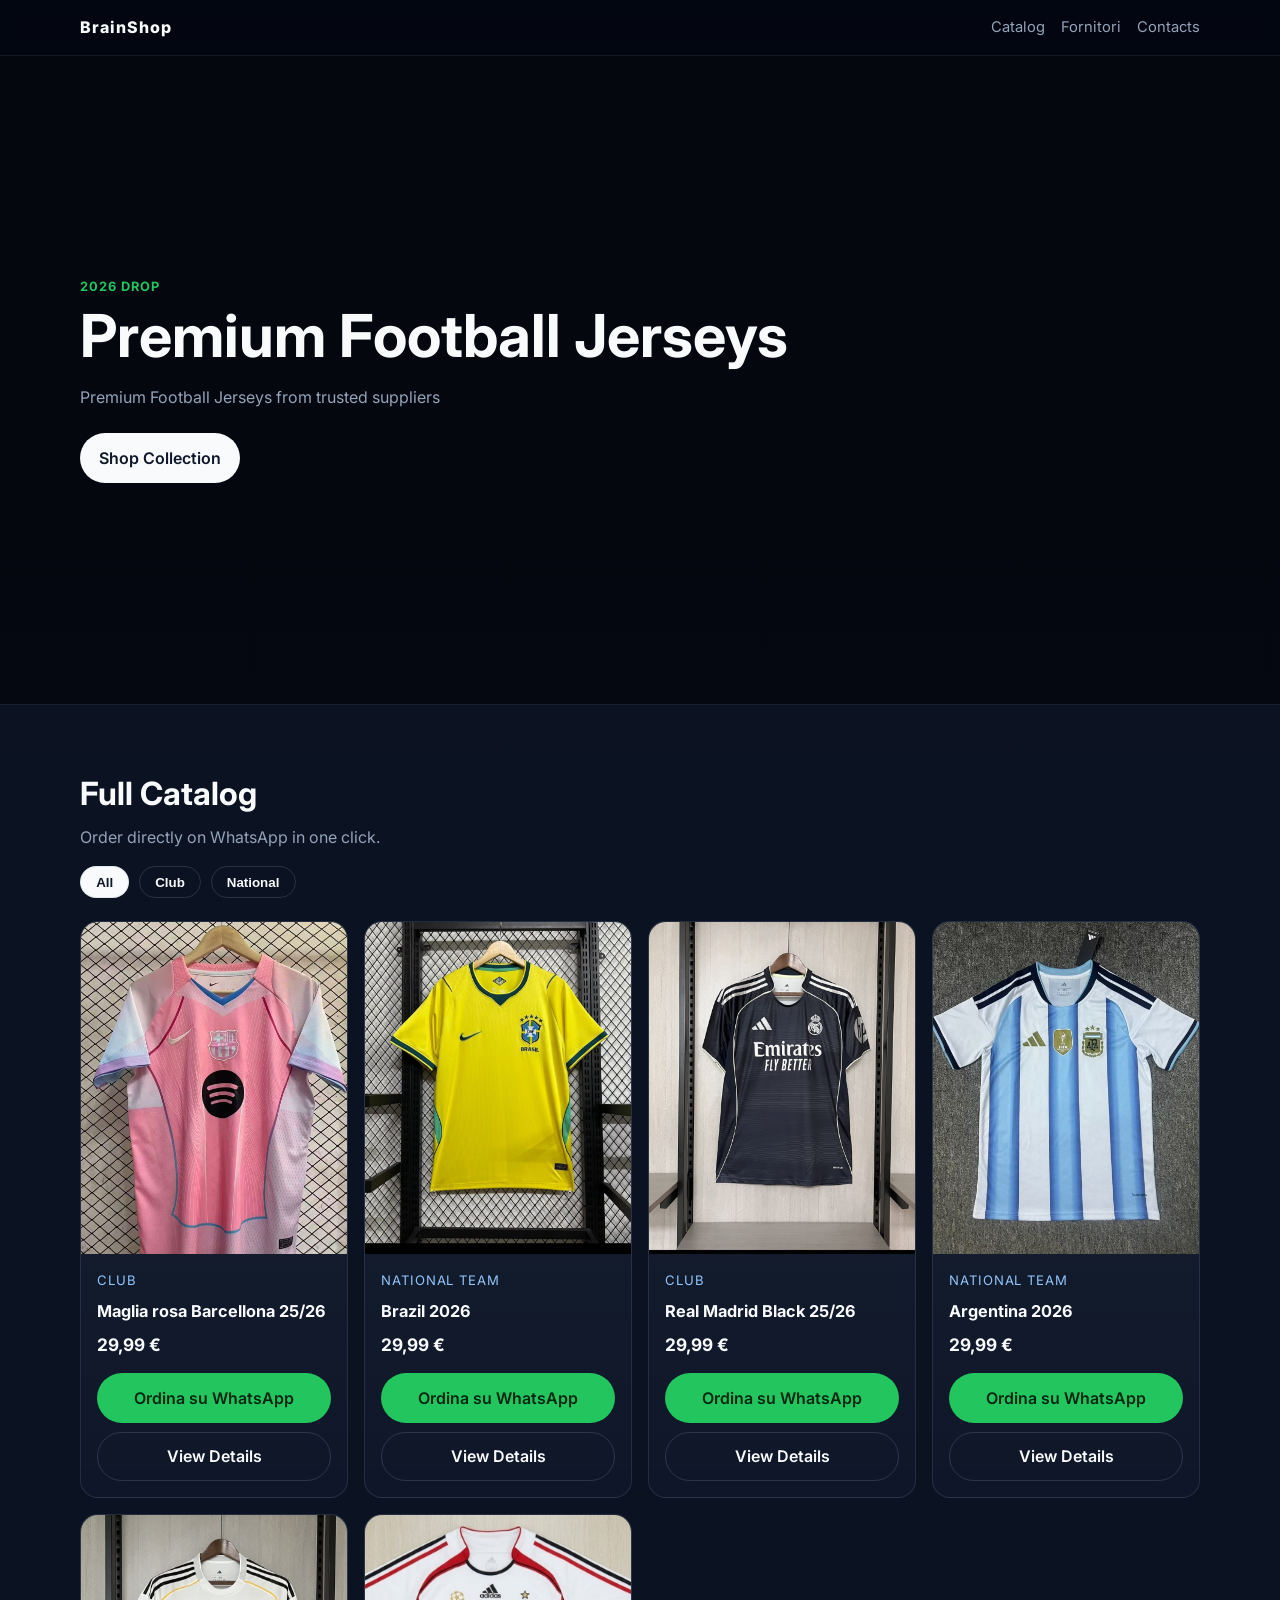
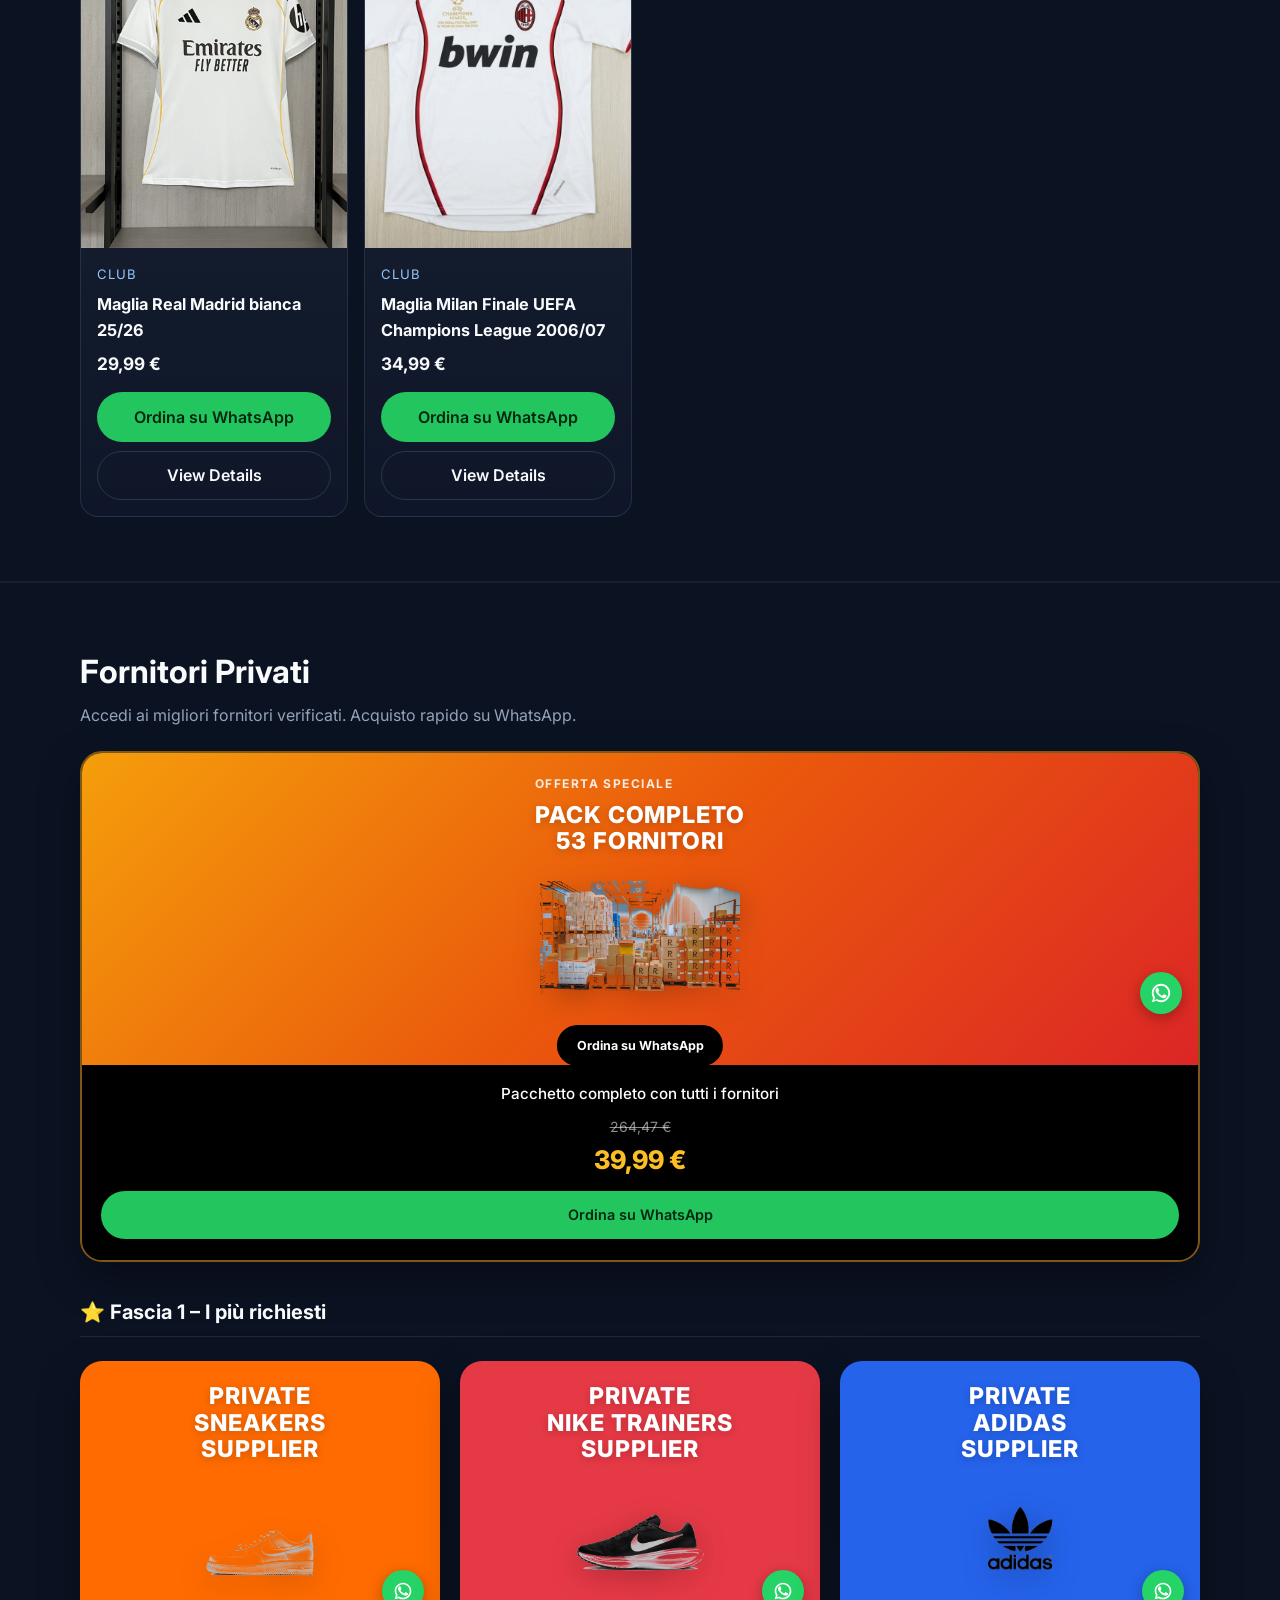
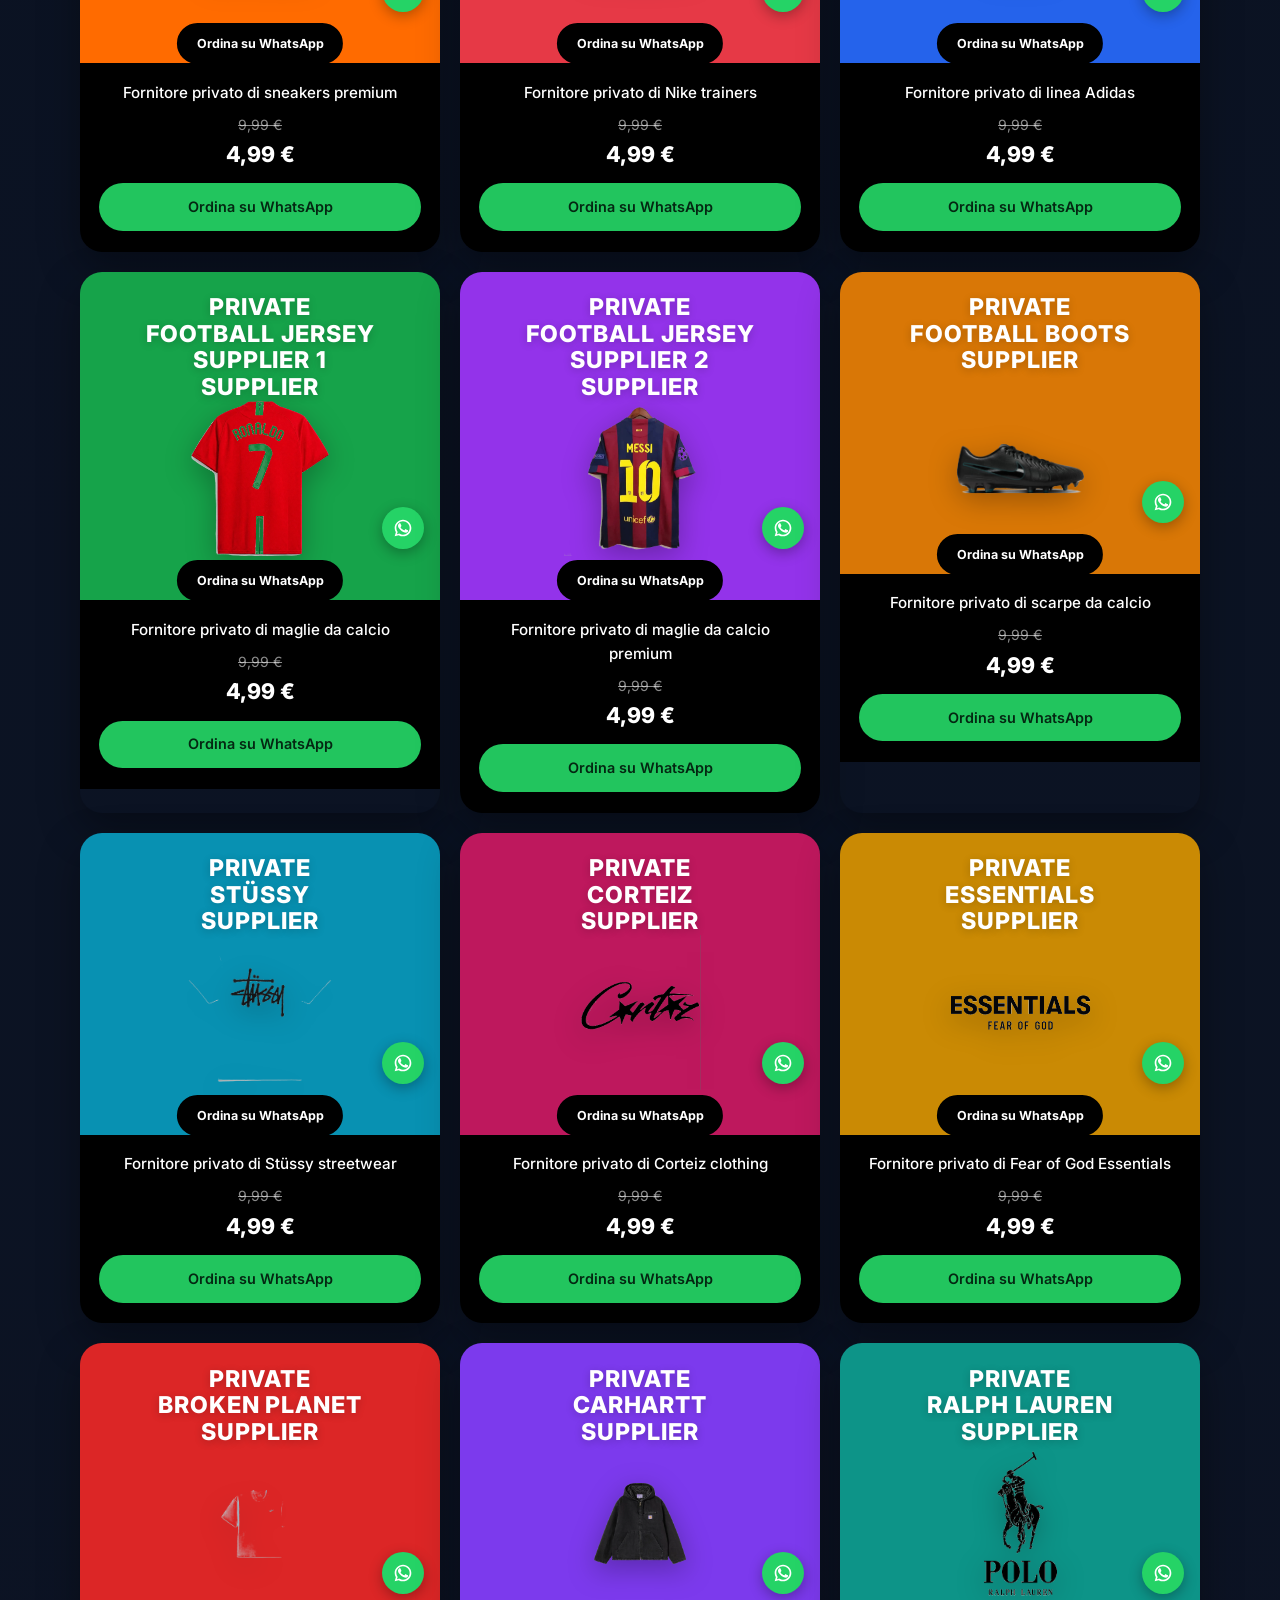
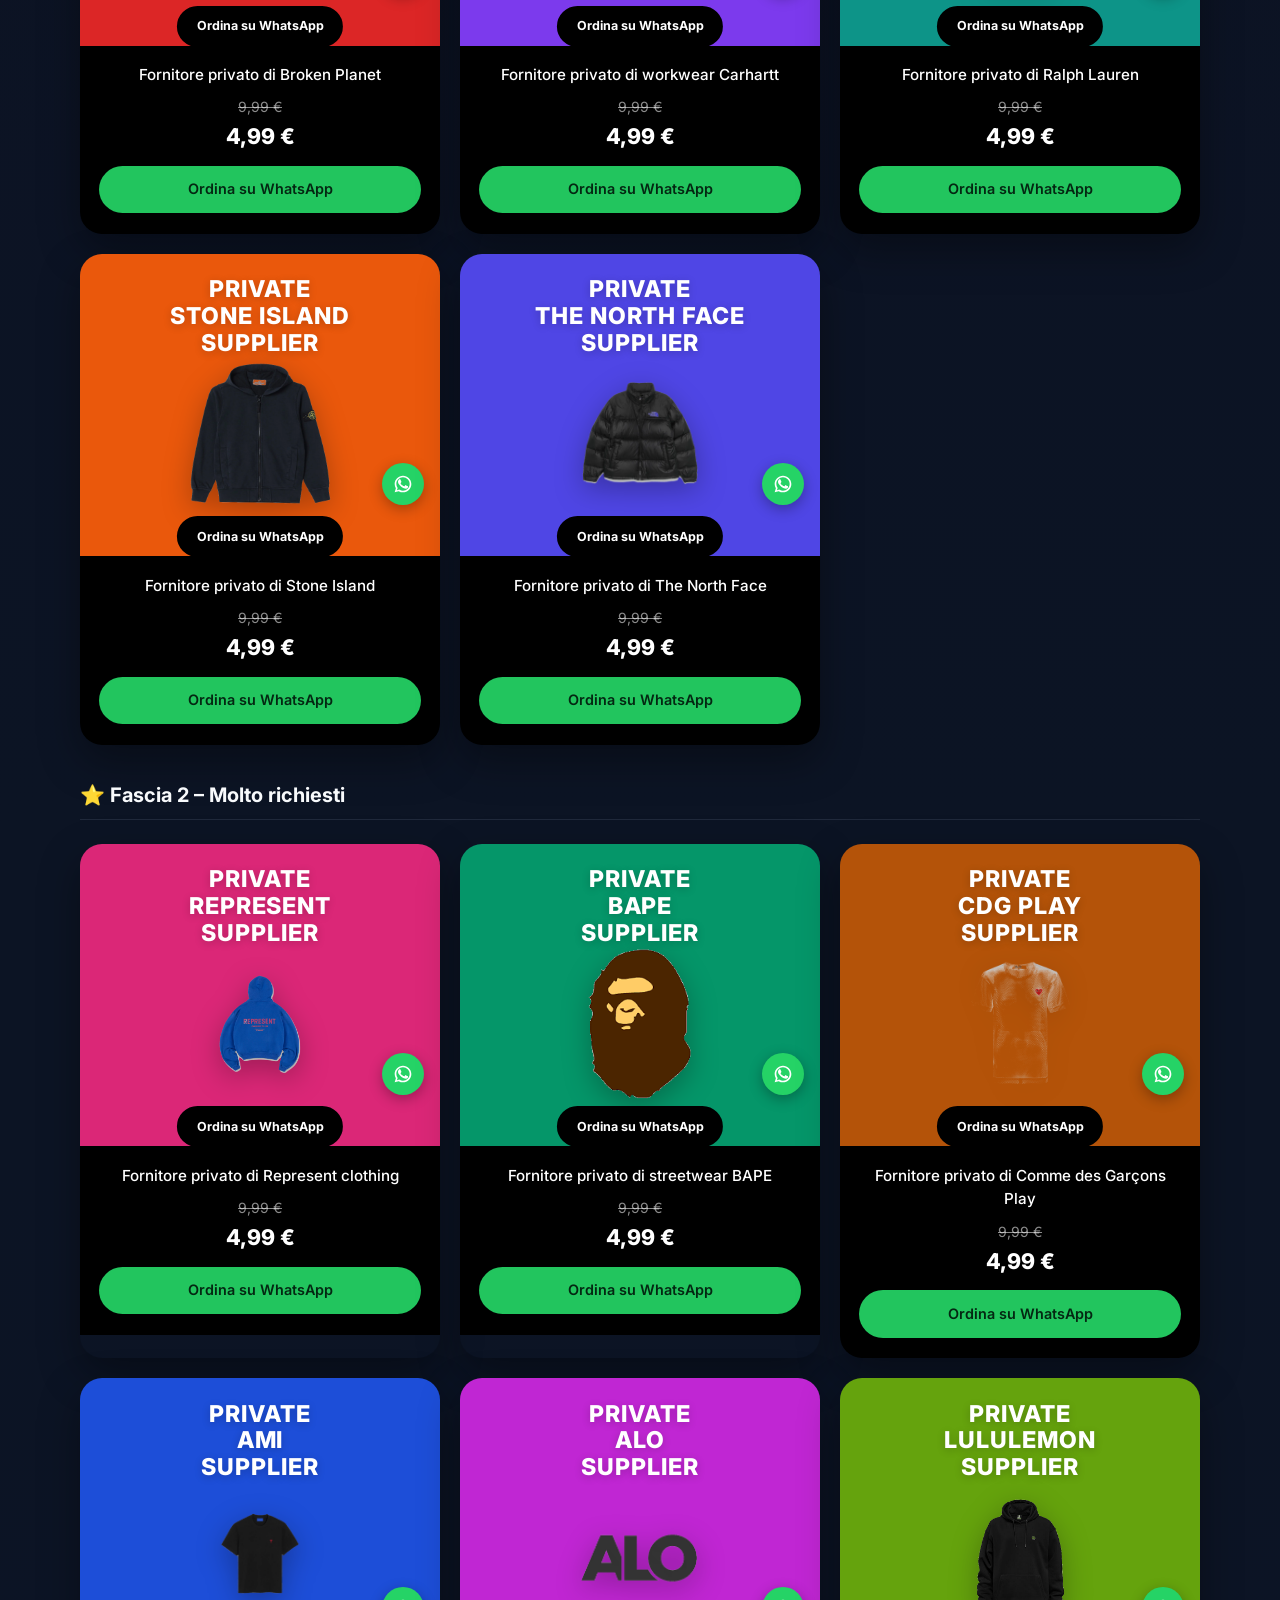
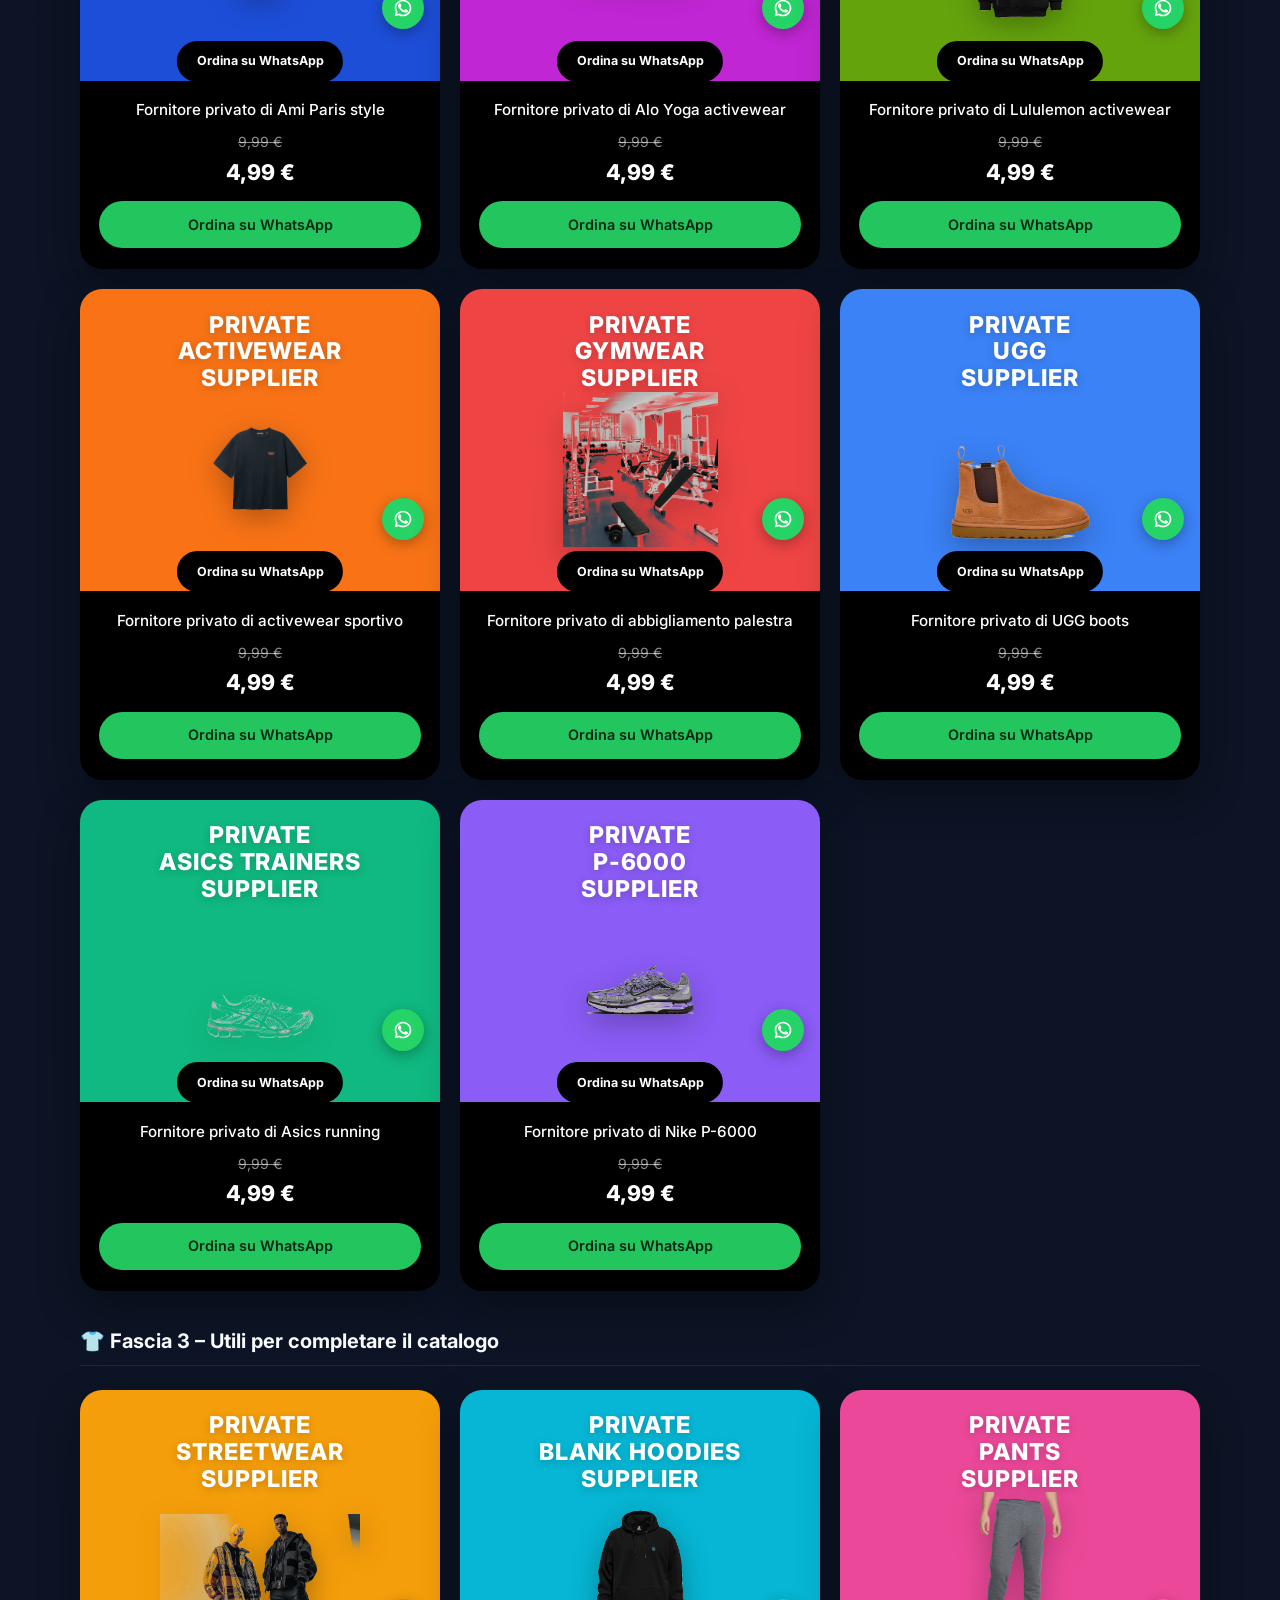
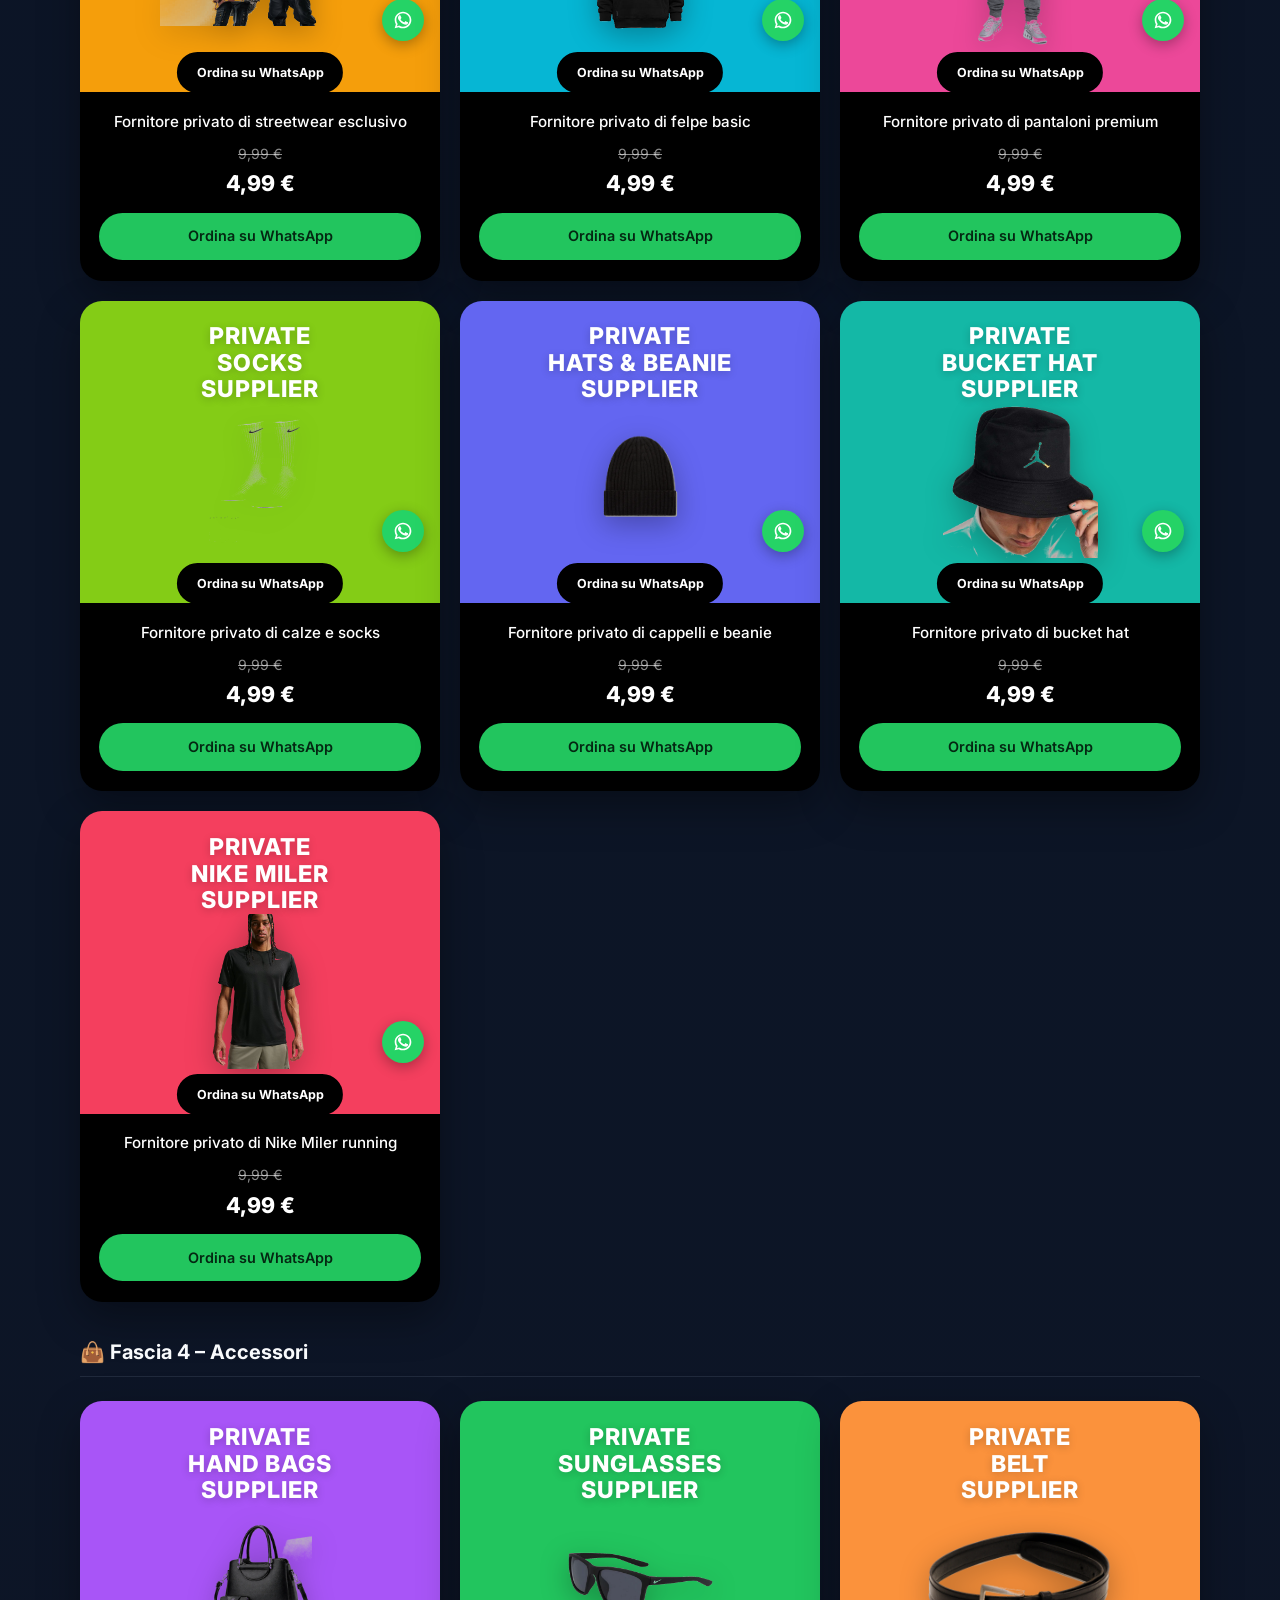
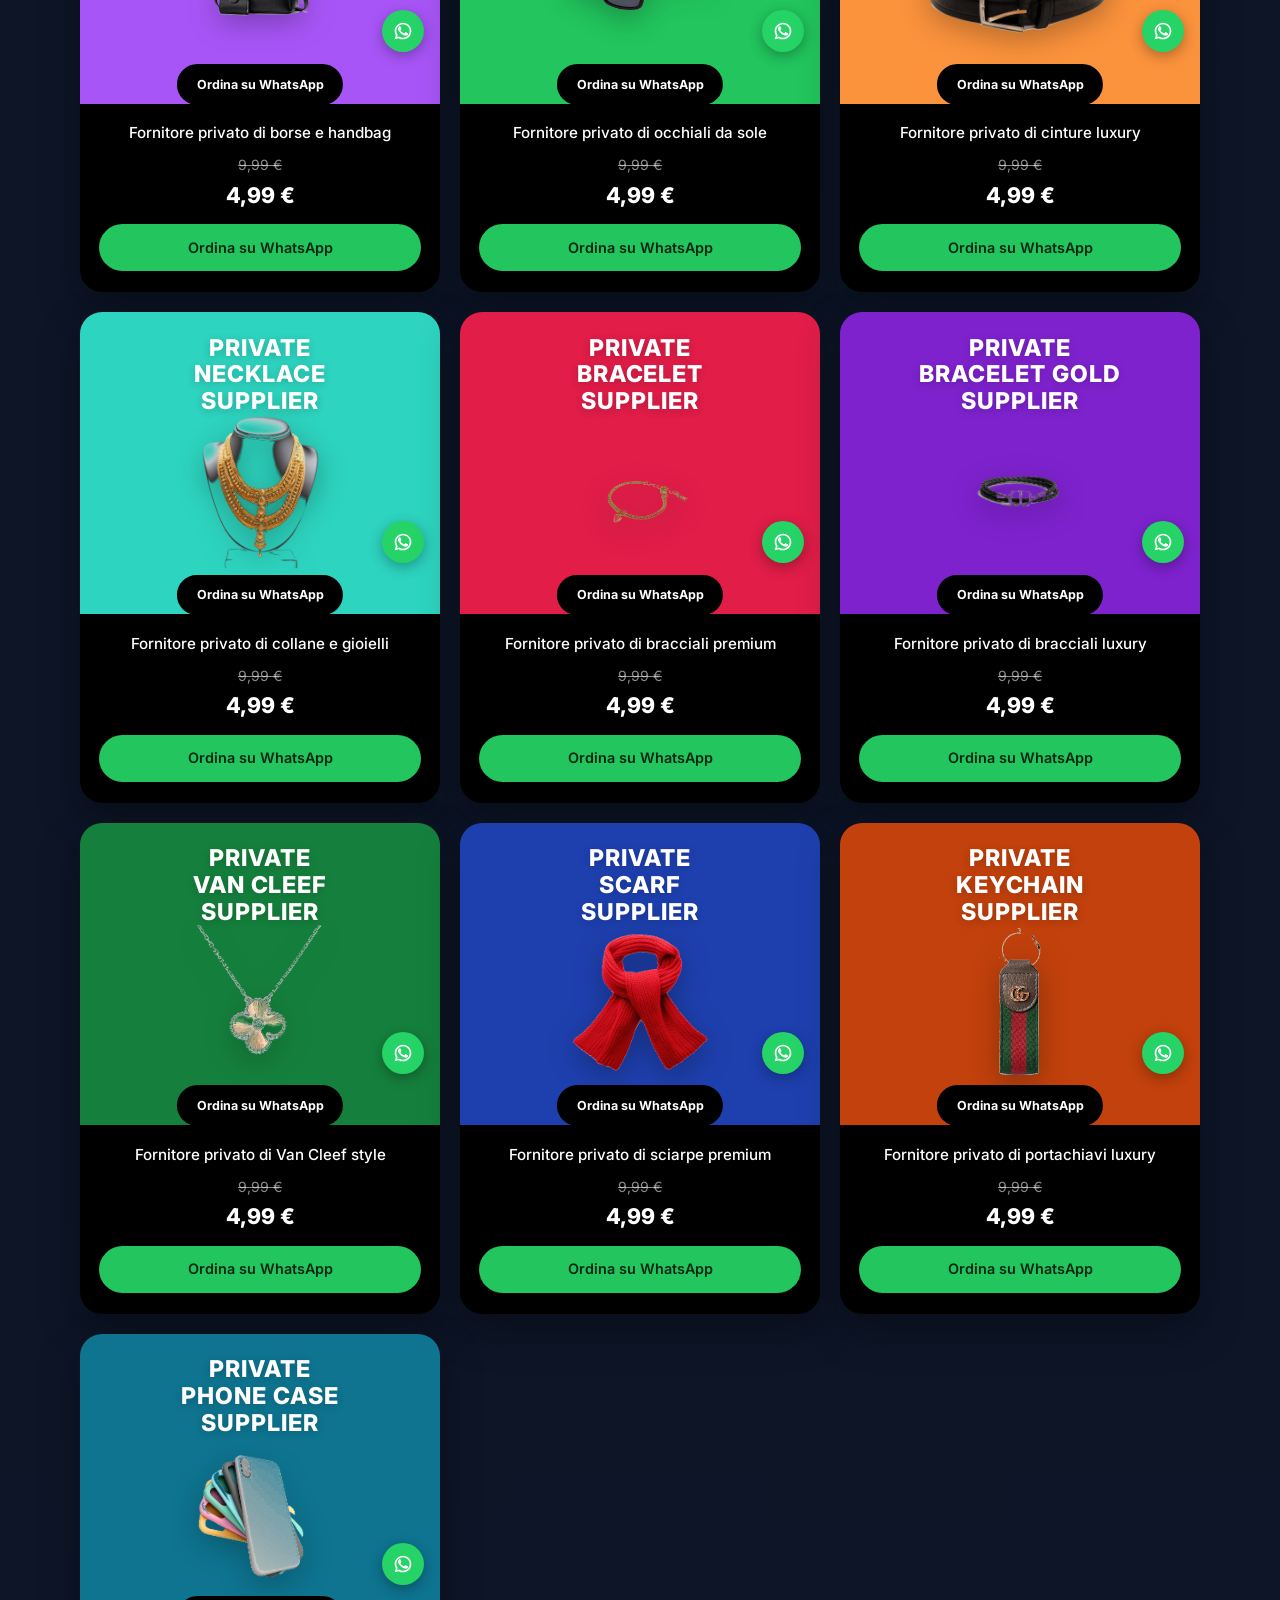
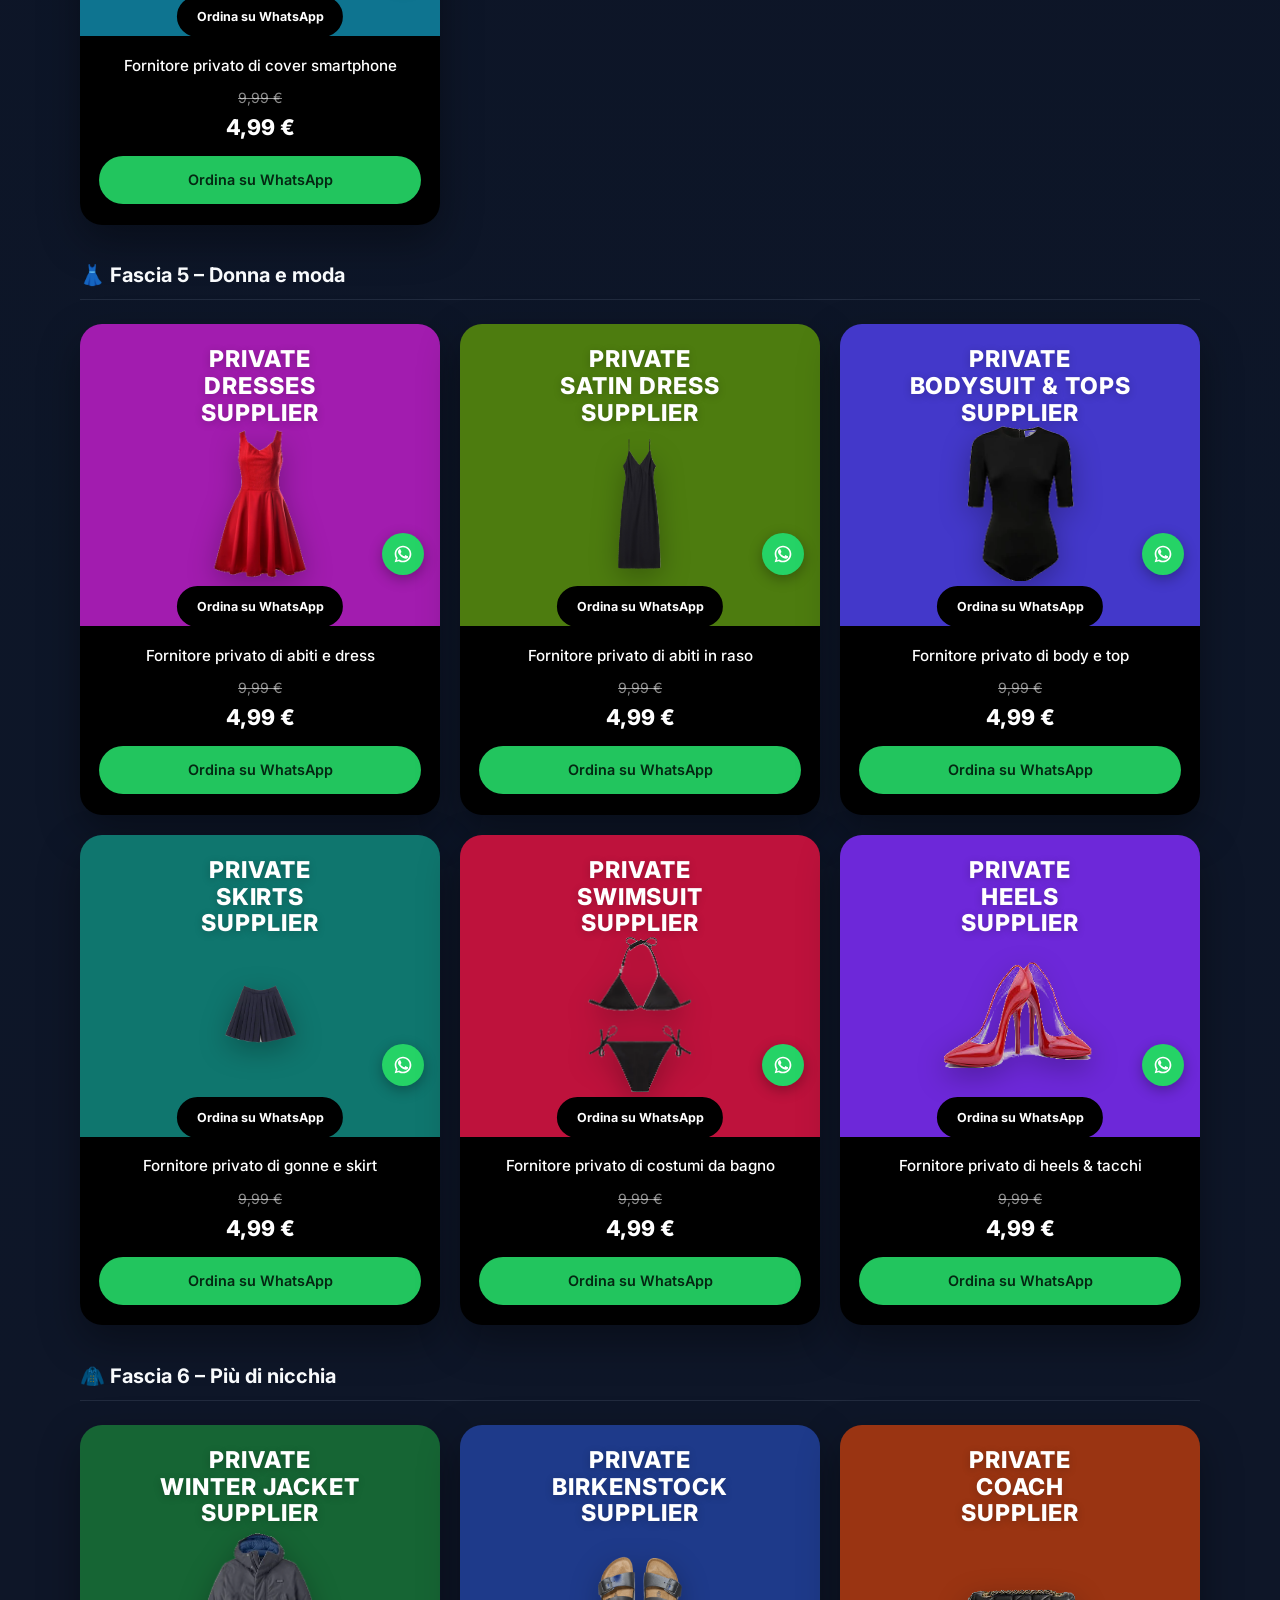
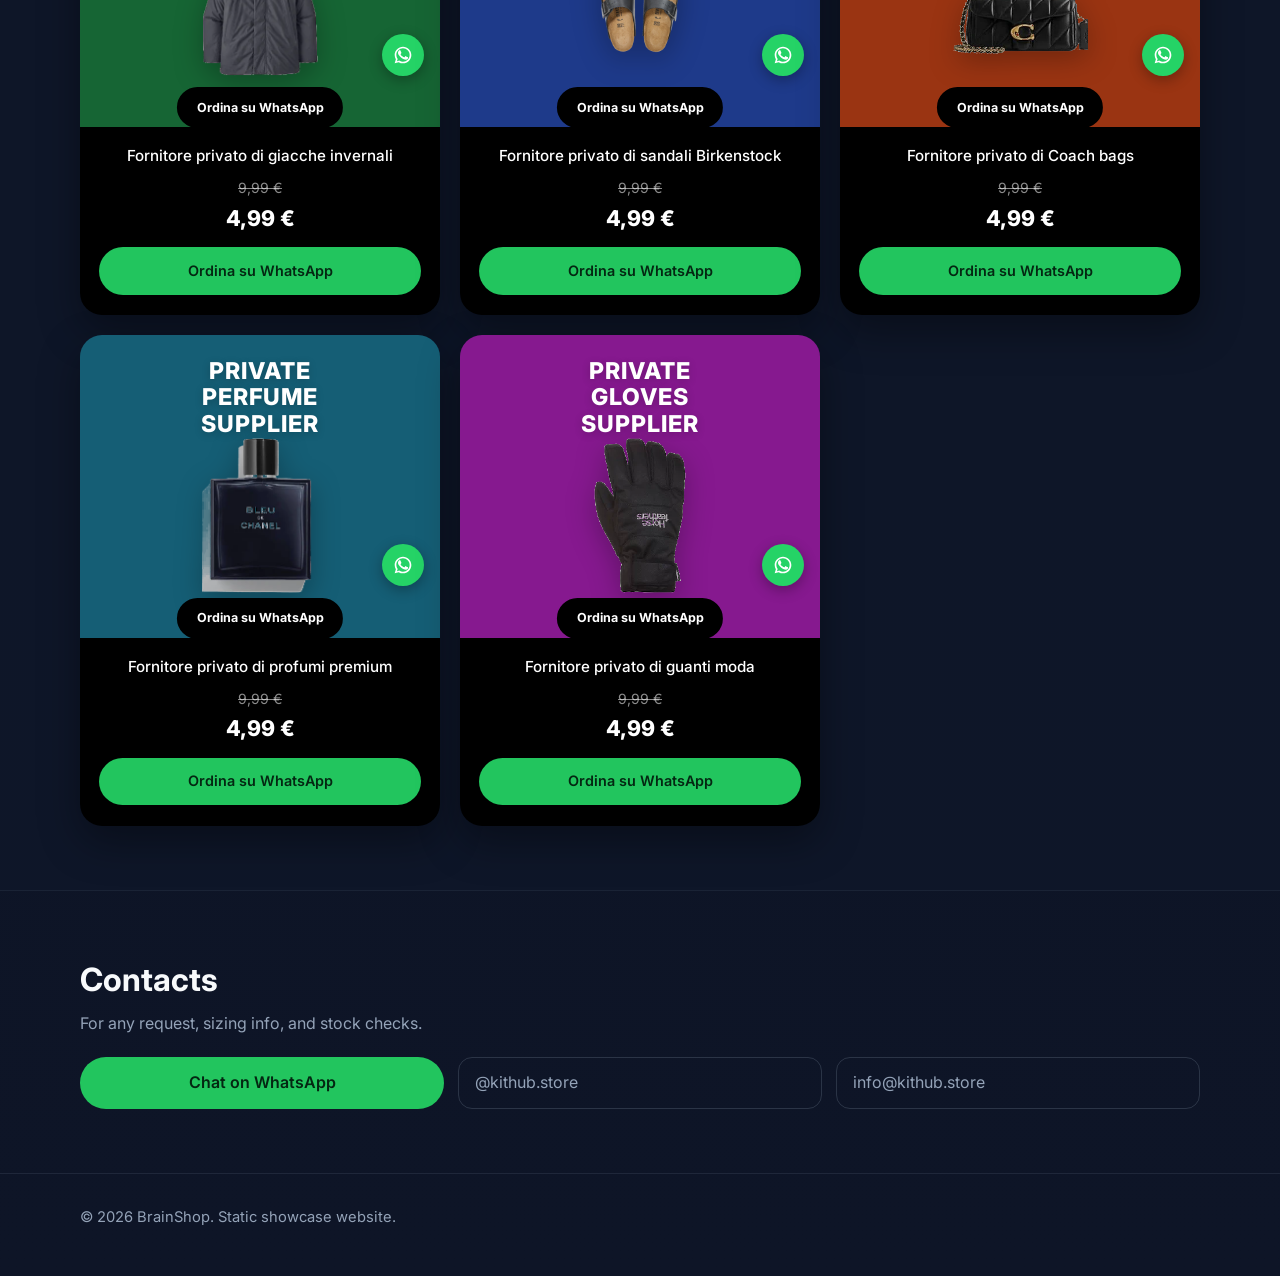
==== kit-hub/kit-hub/index.html @ d0b027e1 "Add files via upload" ====
<!DOCTYPE html>
<html lang="en">
<head>
  <meta charset="UTF-8" />
  <meta name="viewport" content="width=device-width, initial-scale=1.0" />
  <title>BrainShop | Premium Football Jerseys</title>
  <meta
    name="description"
    content="BrainShop showcases premium football jerseys from trusted suppliers. Order quickly on WhatsApp."
  />
  <link rel="preconnect" href="https://fonts.googleapis.com" />
  <link rel="preconnect" href="https://fonts.gstatic.com" crossorigin />
  <link
    href="https://fonts.googleapis.com/css2?family=Inter:wght@400;500;600;700;800&display=swap"
    rel="stylesheet"
  />
  <link rel="stylesheet" href="styles.css" />
</head>
<body>
  <header class="site-header">
    <div class="container header-inner">
      <a href="#home" class="brand">BrainShop</a>
      <nav class="nav">
        <a href="#catalog">Catalog</a>
        <a href="#fornitori">Fornitori</a>
        <a href="#contacts">Contacts</a>
      </nav>
    </div>
  </header>

  <main>
    <section id="home" class="hero section">
      <div class="container hero-content reveal">
        <p class="eyebrow">2026 Drop</p>
        <h1>Premium Football Jerseys</h1>
        <p class="subtitle">Premium Football Jerseys from trusted suppliers</p>
        <a href="#catalog" class="btn btn-primary">Shop Collection</a>
      </div>
    </section>

    <section id="catalog" class="section section-soft">
      <div class="container">
        <div class="section-heading reveal">
          <h2>Full Catalog</h2>
          <p>Order directly on WhatsApp in one click.</p>
        </div>

        <div class="filters reveal">
          <button class="filter-btn active" data-filter="all">All</button>
          <button class="filter-btn" data-filter="club">Club</button>
          <button class="filter-btn" data-filter="national">National</button>
        </div>

        <div id="catalog-grid" class="product-grid"></div>
      </div>
    </section>

    <section id="fornitori" class="section section-soft">
      <div class="container">
        <div class="section-heading reveal">
          <h2>Fornitori Privati</h2>
          <p>Accedi ai migliori fornitori verificati. Acquisto rapido su WhatsApp.</p>
        </div>

        <article class="package-card reveal">
          <div class="package-card-top">
            <div class="package-badge">
              <span class="package-eyebrow">Offerta Speciale</span>
              <h3>PACK COMPLETO<br><span id="package-count">50+</span> FORNITORI</h3>
            </div>
            <div class="package-visual">
              <img id="package-image" src="" alt="Pacchetto completo fornitori" loading="lazy" />
            </div>
            <a
              class="package-wa"
              href="#"
              id="package-wa-link"
              target="_blank"
              rel="noopener noreferrer"
              aria-label="Acquista pacchetto su WhatsApp"
            >
              <svg viewBox="0 0 24 24" width="22" height="22" fill="currentColor" aria-hidden="true">
                <path d="M17.472 14.382c-.297-.149-1.758-.867-2.03-.967-.273-.099-.471-.148-.67.15-.197.297-.767.966-.94 1.164-.173.199-.347.223-.644.075-.297-.15-1.255-.463-2.39-1.475-.883-.788-1.48-1.761-1.653-2.059-.173-.297-.018-.458.13-.606.134-.133.298-.347.446-.52.149-.174.198-.298.298-.497.099-.198.05-.371-.025-.52-.075-.149-.669-1.612-.916-2.207-.242-.579-.487-.5-.669-.51-.173-.008-.371-.01-.57-.01-.198 0-.52.074-.792.372-.272.297-1.04 1.016-1.04 2.479 0 1.462 1.065 2.875 1.213 3.074.149.198 2.096 3.2 5.077 4.487.709.306 1.262.489 1.694.625.712.227 1.36.195 1.871.118.571-.085 1.758-.719 2.006-1.413.248-.694.248-1.289.173-1.413-.074-.124-.272-.198-.57-.347z"/>
                <path d="M12 2C6.477 2 2 6.477 2 12c0 1.89.525 3.66 1.438 5.168L2 22l4.832-1.438A9.955 9.955 0 0 0 12 22c5.523 0 10-4.477 10-10S17.523 2 12 2zm0 18a7.96 7.96 0 0 1-4.075-1.12l-.293-.174-2.867.853.853-2.867-.174-.293A7.96 7.96 0 0 1 4 12c0-4.411 3.589-8 8-8s8 3.589 8 8-3.589 8-8 8z"/>
              </svg>
            </a>
            <a class="supplier-vendita-btn package-vendita" href="#" id="package-buy-link">Ordina su WhatsApp</a>
          </div>
          <div class="supplier-card-bottom package-bottom">
            <p class="supplier-title">Pacchetto completo con tutti i fornitori</p>
            <p class="supplier-old-price" id="package-old-price"></p>
            <p class="supplier-price" id="package-price"></p>
            <a class="btn btn-whatsapp btn-supplier-order" href="#" id="package-order-btn">Ordina su WhatsApp</a>
          </div>
        </article>

        <div id="suppliers-container"></div>
      </div>
    </section>

    <section id="contacts" class="section">
      <div class="container reveal">
        <div class="section-heading">
          <h2>Contacts</h2>
          <p>For any request, sizing info, and stock checks.</p>
        </div>
        <div class="contact-grid">
          <a
            class="btn btn-whatsapp"
            href="https://wa.me/393338207631?text=Ciao%20BrainShop%2C%20vorrei%20pi%C3%B9%20informazioni%20sulle%20vostre%20maglie."
            target="_blank"
            rel="noopener noreferrer"
          >
            Chat on WhatsApp
          </a>
          <a class="contact-link" href="#" aria-label="Instagram placeholder">@kithub.store</a>
          <a class="contact-link" href="mailto:info@kithub.store">info@kithub.store</a>
        </div>
      </div>
    </section>
  </main>

  <footer class="site-footer">
    <div class="container">
      <p>© <span id="year"></span> BrainShop. Static showcase website.</p>
    </div>
  </footer>

  <script src="products.js"></script>
  <script src="suppliers.js"></script>
  <script src="image-bg.js"></script>
  <script src="main.js"></script>
</body>
</html>
---- kit-hub/kit-hub/styles.css ----
:root {
  --bg: #070b14;
  --bg-soft: #0f172a;
  --surface: #111827;
  --surface-2: #1f2937;
  --text: #f8fafc;
  --muted: #94a3b8;
  --accent: #22c55e;
  --accent-dark: #16a34a;
  --border: rgba(148, 163, 184, 0.22);
  --shadow: 0 12px 34px rgba(0, 0, 0, 0.32);
}

* {
  box-sizing: border-box;
}

html {
  scroll-behavior: smooth;
}

body {
  margin: 0;
  font-family: "Inter", system-ui, -apple-system, Segoe UI, Roboto, sans-serif;
  background: linear-gradient(180deg, #05070f 0%, #0a1020 60%, #0e1527 100%);
  color: var(--text);
  line-height: 1.55;
}

a {
  color: inherit;
  text-decoration: none;
}

.container {
  width: min(1120px, 92%);
  margin: 0 auto;
}

.section {
  padding: 4rem 0;
}

.section-soft {
  background: rgba(15, 23, 42, 0.65);
  border-top: 1px solid rgba(148, 163, 184, 0.09);
  border-bottom: 1px solid rgba(148, 163, 184, 0.09);
}

.site-header {
  position: sticky;
  top: 0;
  z-index: 20;
  backdrop-filter: blur(10px);
  background: rgba(3, 7, 18, 0.78);
  border-bottom: 1px solid rgba(148, 163, 184, 0.12);
}

.header-inner {
  display: flex;
  align-items: center;
  justify-content: space-between;
  gap: 1rem;
  padding: 0.95rem 0;
}

.brand {
  font-weight: 800;
  letter-spacing: 0.06em;
}

.nav {
  display: flex;
  gap: 1rem;
  font-size: 0.92rem;
  color: var(--muted);
}

.nav a:hover {
  color: var(--text);
}

.hero {
  min-height: 72vh;
  display: flex;
  align-items: center;
}

.hero-content h1 {
  margin: 0.4rem 0;
  font-size: clamp(2rem, 8vw, 3.7rem);
  line-height: 1.1;
}

.eyebrow {
  margin: 0;
  color: var(--accent);
  font-weight: 700;
  text-transform: uppercase;
  letter-spacing: 0.08em;
  font-size: 0.8rem;
}

.subtitle {
  color: var(--muted);
  max-width: 52ch;
  margin-bottom: 1.5rem;
}

.btn {
  display: inline-flex;
  justify-content: center;
  align-items: center;
  gap: 0.4rem;
  padding: 0.72rem 1.12rem;
  border-radius: 999px;
  border: 1px solid transparent;
  font-weight: 600;
  transition: transform 0.2s ease, box-shadow 0.2s ease, background-color 0.2s ease;
}

.btn:hover {
  transform: translateY(-2px);
}

.btn-primary {
  background: var(--text);
  color: #0f172a;
}

.btn-primary:hover {
  box-shadow: var(--shadow);
}

.btn-whatsapp {
  background: var(--accent);
  color: #042712;
}

.btn-whatsapp:hover {
  background: var(--accent-dark);
  color: #ecfdf5;
}

.btn-ghost {
  background: transparent;
  color: var(--text);
  border-color: var(--border);
}

.btn-ghost:hover {
  border-color: rgba(148, 163, 184, 0.42);
}

.section-heading h2 {
  margin: 0 0 0.4rem;
  font-size: clamp(1.45rem, 5vw, 2rem);
}

.section-heading p {
  margin: 0;
  color: var(--muted);
}

.product-grid {
  display: grid;
  grid-template-columns: 1fr;
  gap: 1rem;
  margin-top: 1.4rem;
}

.product-card {
  background: linear-gradient(180deg, rgba(31, 41, 55, 0.7), rgba(15, 23, 42, 0.9));
  border: 1px solid rgba(148, 163, 184, 0.16);
  border-radius: 18px;
  overflow: hidden;
  transition: transform 0.2s ease, border-color 0.2s ease;
}

.product-card:hover {
  transform: translateY(-4px);
  border-color: rgba(148, 163, 184, 0.36);
}

.product-card img {
  width: 100%;
  aspect-ratio: 4 / 5;
  object-fit: cover;
  display: block;
}

.product-content {
  padding: 1rem;
}

.product-type {
  margin: 0;
  color: #93c5fd;
  font-size: 0.82rem;
  text-transform: uppercase;
  letter-spacing: 0.07em;
}

.product-content h3 {
  margin: 0.5rem 0;
  font-size: 1.02rem;
}

.product-price {
  margin: 0 0 0.9rem;
  font-size: 1.08rem;
  font-weight: 700;
}

.product-actions {
  display: grid;
  grid-template-columns: 1fr;
  gap: 0.55rem;
}

.filters {
  display: flex;
  flex-wrap: wrap;
  gap: 0.6rem;
  margin-top: 1rem;
}

.filter-btn {
  border: 1px solid var(--border);
  background: transparent;
  color: var(--text);
  border-radius: 999px;
  padding: 0.48rem 0.95rem;
  font-weight: 600;
  cursor: pointer;
}

.filter-btn.active {
  background: var(--text);
  color: #0f172a;
}

.panel {
  border: 1px solid rgba(148, 163, 184, 0.2);
  border-radius: 20px;
  background: rgba(15, 23, 42, 0.65);
  padding: 1.25rem;
}

.panel h3,
.panel h2 {
  margin-top: 0;
}

.panel p {
  margin-bottom: 0;
  color: var(--muted);
}

.contact-grid {
  display: grid;
  gap: 0.85rem;
  margin-top: 1.3rem;
}

.contact-link {
  border: 1px solid var(--border);
  border-radius: 14px;
  padding: 0.8rem 1rem;
  color: var(--muted);
}

.contact-link:hover {
  border-color: rgba(148, 163, 184, 0.42);
  color: var(--text);
}

.back-link {
  color: var(--muted);
}

.back-link:hover {
  color: var(--text);
}

.product-view {
  display: grid;
  gap: 1.2rem;
  margin-top: 1rem;
  padding: 1rem;
  border-radius: 20px;
  border: 1px solid rgba(148, 163, 184, 0.2);
  background: rgba(15, 23, 42, 0.66);
}

.product-view-image {
  width: 100%;
  border-radius: 16px;
  object-fit: cover;
}

.product-view-content h1 {
  margin: 0.35rem 0;
  font-size: clamp(1.35rem, 5vw, 2.2rem);
}

.product-price-lg {
  font-size: 1.6rem;
}

.product-description {
  color: var(--muted);
  max-width: 55ch;
}

.site-footer {
  border-top: 1px solid rgba(148, 163, 184, 0.13);
  color: var(--muted);
  font-size: 0.92rem;
  padding: 1.1rem 0 2rem;
}

.reveal {
  opacity: 0;
  transform: translateY(12px);
  transition: opacity 0.45s ease, transform 0.45s ease;
}

.reveal.visible {
  opacity: 1;
  transform: translateY(0);
}

/* ── Supplier cards ── */
.supplier-tier {
  margin-top: 2.2rem;
}

.supplier-tier-title {
  margin: 0 0 1rem;
  font-size: clamp(1.05rem, 3.5vw, 1.25rem);
  font-weight: 700;
  color: var(--text);
  padding-bottom: 0.5rem;
  border-bottom: 1px solid rgba(148, 163, 184, 0.15);
}

.suppliers-grid {
  display: grid;
  grid-template-columns: 1fr;
  gap: 1.25rem;
  margin-top: 1.5rem;
}

.supplier-card,
.package-card {
  border-radius: 22px;
  overflow: hidden;
  box-shadow: 0 16px 40px rgba(0, 0, 0, 0.35);
  transition: transform 0.25s ease, box-shadow 0.25s ease;
}

.supplier-card:hover,
.package-card:hover {
  transform: translateY(-5px);
  box-shadow: 0 22px 50px rgba(0, 0, 0, 0.45);
}

.supplier-card-top,
.package-card-top {
  position: relative;
  min-height: 280px;
  padding: 1.4rem 1.2rem 2.8rem;
  display: flex;
  flex-direction: column;
  align-items: center;
  justify-content: space-between;
  overflow: hidden;
}

.package-card-top {
  background: linear-gradient(135deg, #f59e0b 0%, #ea580c 50%, #dc2626 100%);
  min-height: 300px;
}

.supplier-card-badge,
.package-badge h3 {
  margin: 0;
  text-align: center;
  font-size: clamp(1.1rem, 4vw, 1.45rem);
  font-weight: 800;
  line-height: 1.15;
  letter-spacing: 0.04em;
  color: #fff;
  text-transform: uppercase;
  text-shadow: 0 2px 8px rgba(0, 0, 0, 0.2);
  position: relative;
  z-index: 2;
}

.package-eyebrow {
  display: block;
  font-size: 0.75rem;
  font-weight: 700;
  letter-spacing: 0.12em;
  text-transform: uppercase;
  margin-bottom: 0.5rem;
  opacity: 0.9;
}

.supplier-card-visual,
.package-visual {
  display: flex;
  align-items: center;
  justify-content: center;
  width: 100%;
  flex: 1;
  position: relative;
  z-index: 1;
}

.supplier-card-image,
.package-visual img {
  width: min(200px, 78%);
  height: 155px;
  object-fit: contain;
}

.package-visual img {
  height: 165px;
}

.supplier-card-image.bg-removed,
.package-visual img.bg-removed {
  filter: drop-shadow(0 8px 14px rgba(0, 0, 0, 0.28));
}

.btn-supplier-order {
  width: 100%;
  margin-top: 0.75rem;
  font-size: 0.9rem;
}

.supplier-wa-icon,
.package-wa {
  position: absolute;
  right: 1rem;
  bottom: 3.2rem;
  width: 42px;
  height: 42px;
  border-radius: 50%;
  background: #25d366;
  color: #fff;
  display: flex;
  align-items: center;
  justify-content: center;
  box-shadow: 0 4px 14px rgba(0, 0, 0, 0.3);
  transition: transform 0.2s ease;
  z-index: 3;
}

.supplier-wa-icon:hover,
.package-wa:hover {
  transform: scale(1.08);
}

.supplier-vendita-btn {
  position: absolute;
  bottom: -1px;
  left: 50%;
  transform: translateX(-50%);
  background: #000;
  color: #fff;
  font-weight: 700;
  font-size: 0.78rem;
  padding: 0.55rem 1.1rem;
  white-space: nowrap;
  max-width: 92%;
  text-align: center;
  border-radius: 999px;
  border: 2px solid #000;
  z-index: 4;
  transition: background 0.2s ease, color 0.2s ease;
}

.supplier-vendita-btn:hover {
  background: #fff;
  color: #000;
}

.supplier-card-bottom,
.package-bottom {
  background: #000;
  padding: 1.1rem 1.2rem 1.3rem;
  text-align: center;
}

.supplier-title {
  margin: 0 0 0.6rem;
  color: #fff;
  font-size: 0.95rem;
  font-weight: 500;
}

.supplier-old-price {
  margin: 0;
  color: rgba(255, 255, 255, 0.55);
  font-size: 0.88rem;
}

.supplier-old-price s {
  text-decoration: line-through;
}

.supplier-price {
  margin: 0.15rem 0 0;
  color: #fff;
  font-size: 1.35rem;
  font-weight: 800;
}

.package-card {
  margin-top: 1.4rem;
  border: 2px solid rgba(245, 158, 11, 0.5);
}

.package-bottom .supplier-price {
  font-size: 1.6rem;
  color: #fbbf24;
}

@media (min-width: 680px) {
  .product-grid {
    grid-template-columns: repeat(2, minmax(0, 1fr));
  }

  .suppliers-grid {
    grid-template-columns: repeat(2, minmax(0, 1fr));
  }

  .contact-grid {
    grid-template-columns: repeat(3, minmax(0, 1fr));
  }
}

@media (min-width: 980px) {
  .product-grid {
    grid-template-columns: repeat(4, minmax(0, 1fr));
  }

  .suppliers-grid {
    grid-template-columns: repeat(3, minmax(0, 1fr));
  }

  .product-view {
    grid-template-columns: minmax(280px, 430px) 1fr;
    align-items: center;
    gap: 1.8rem;
    padding: 1.4rem;
  }
}
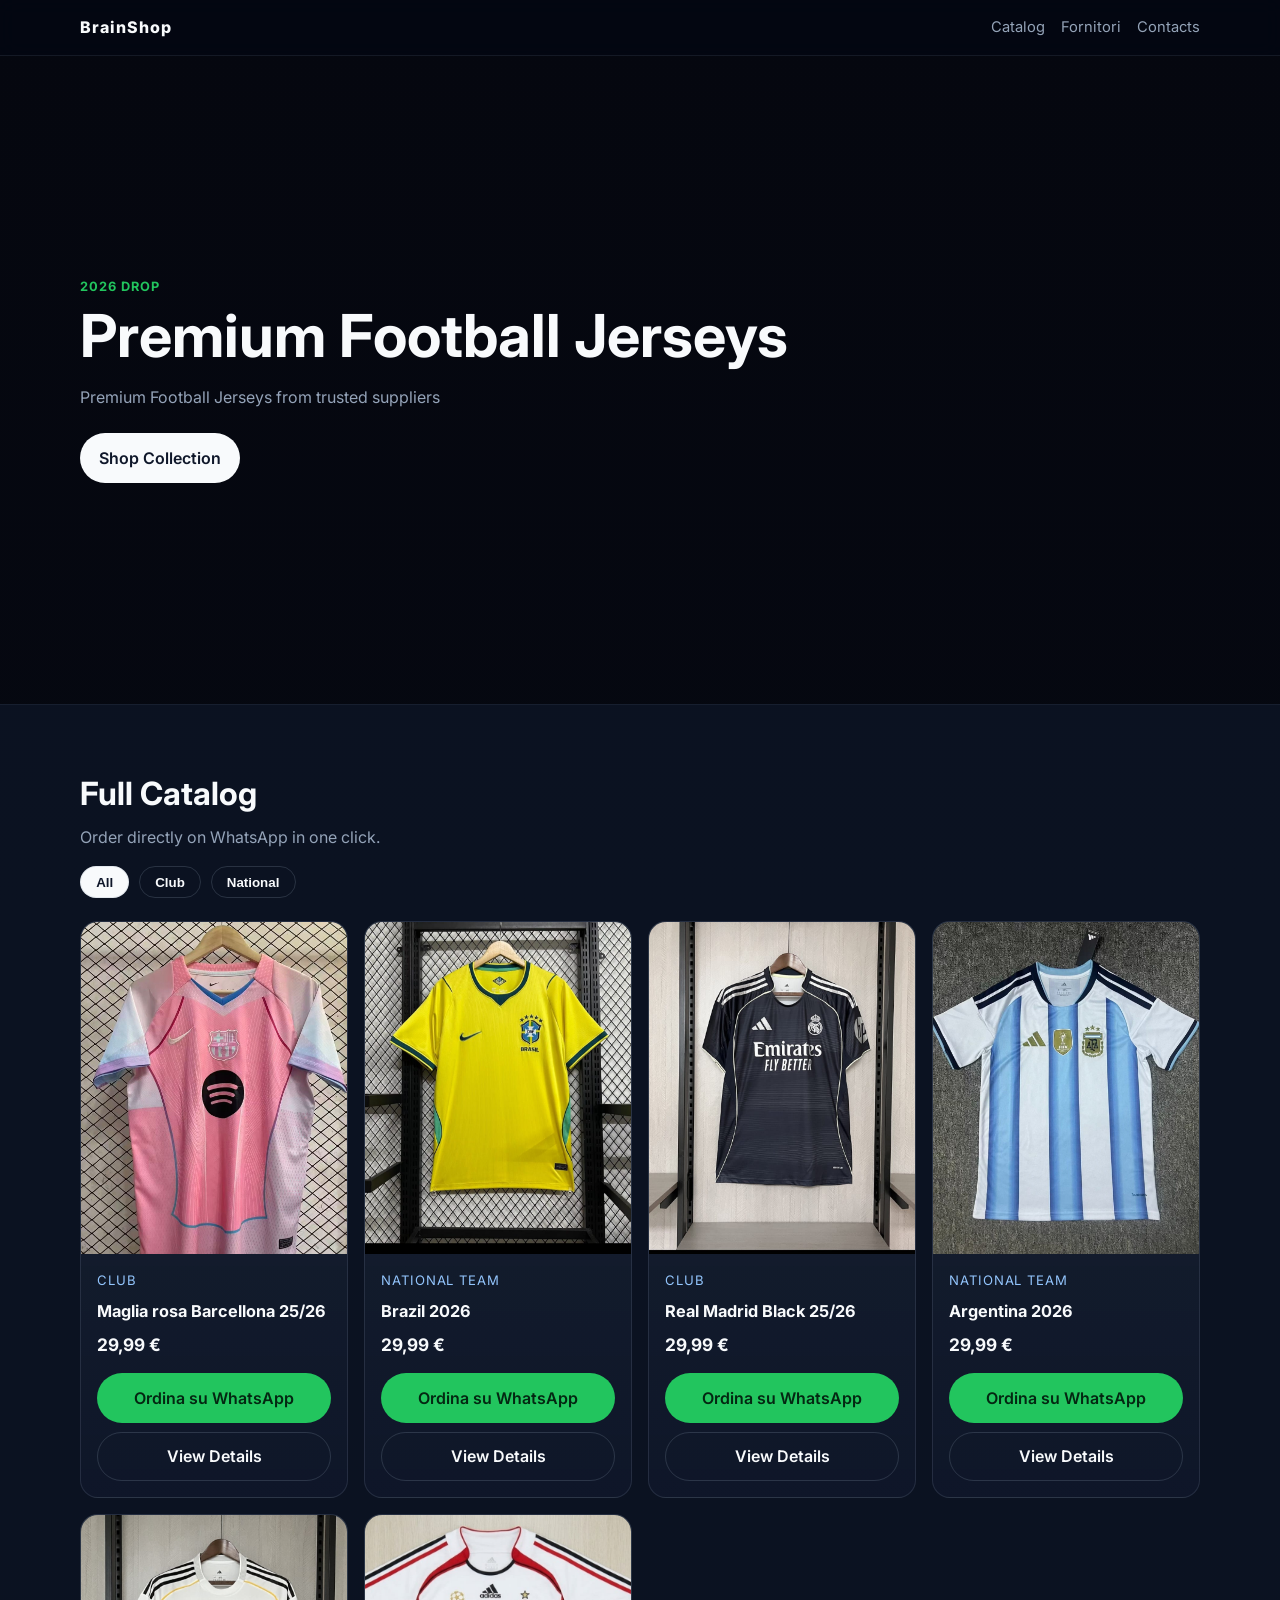
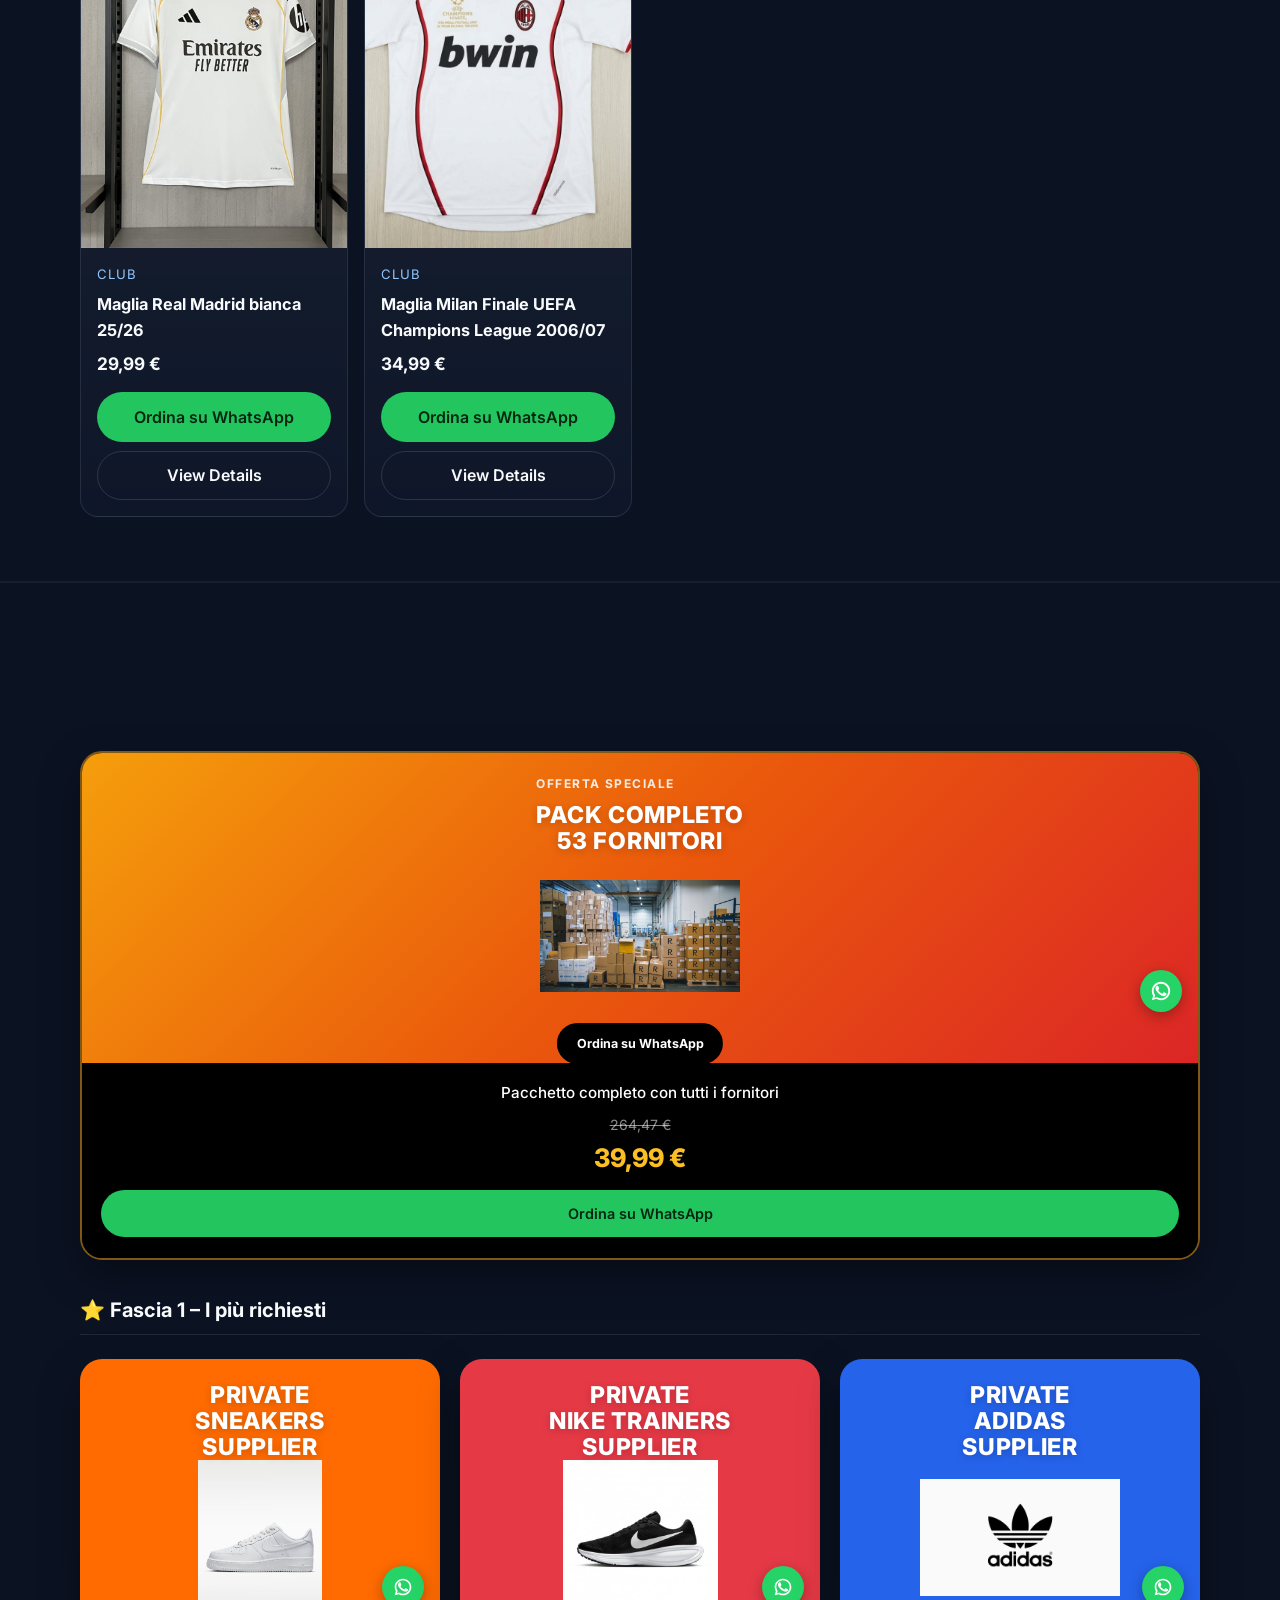
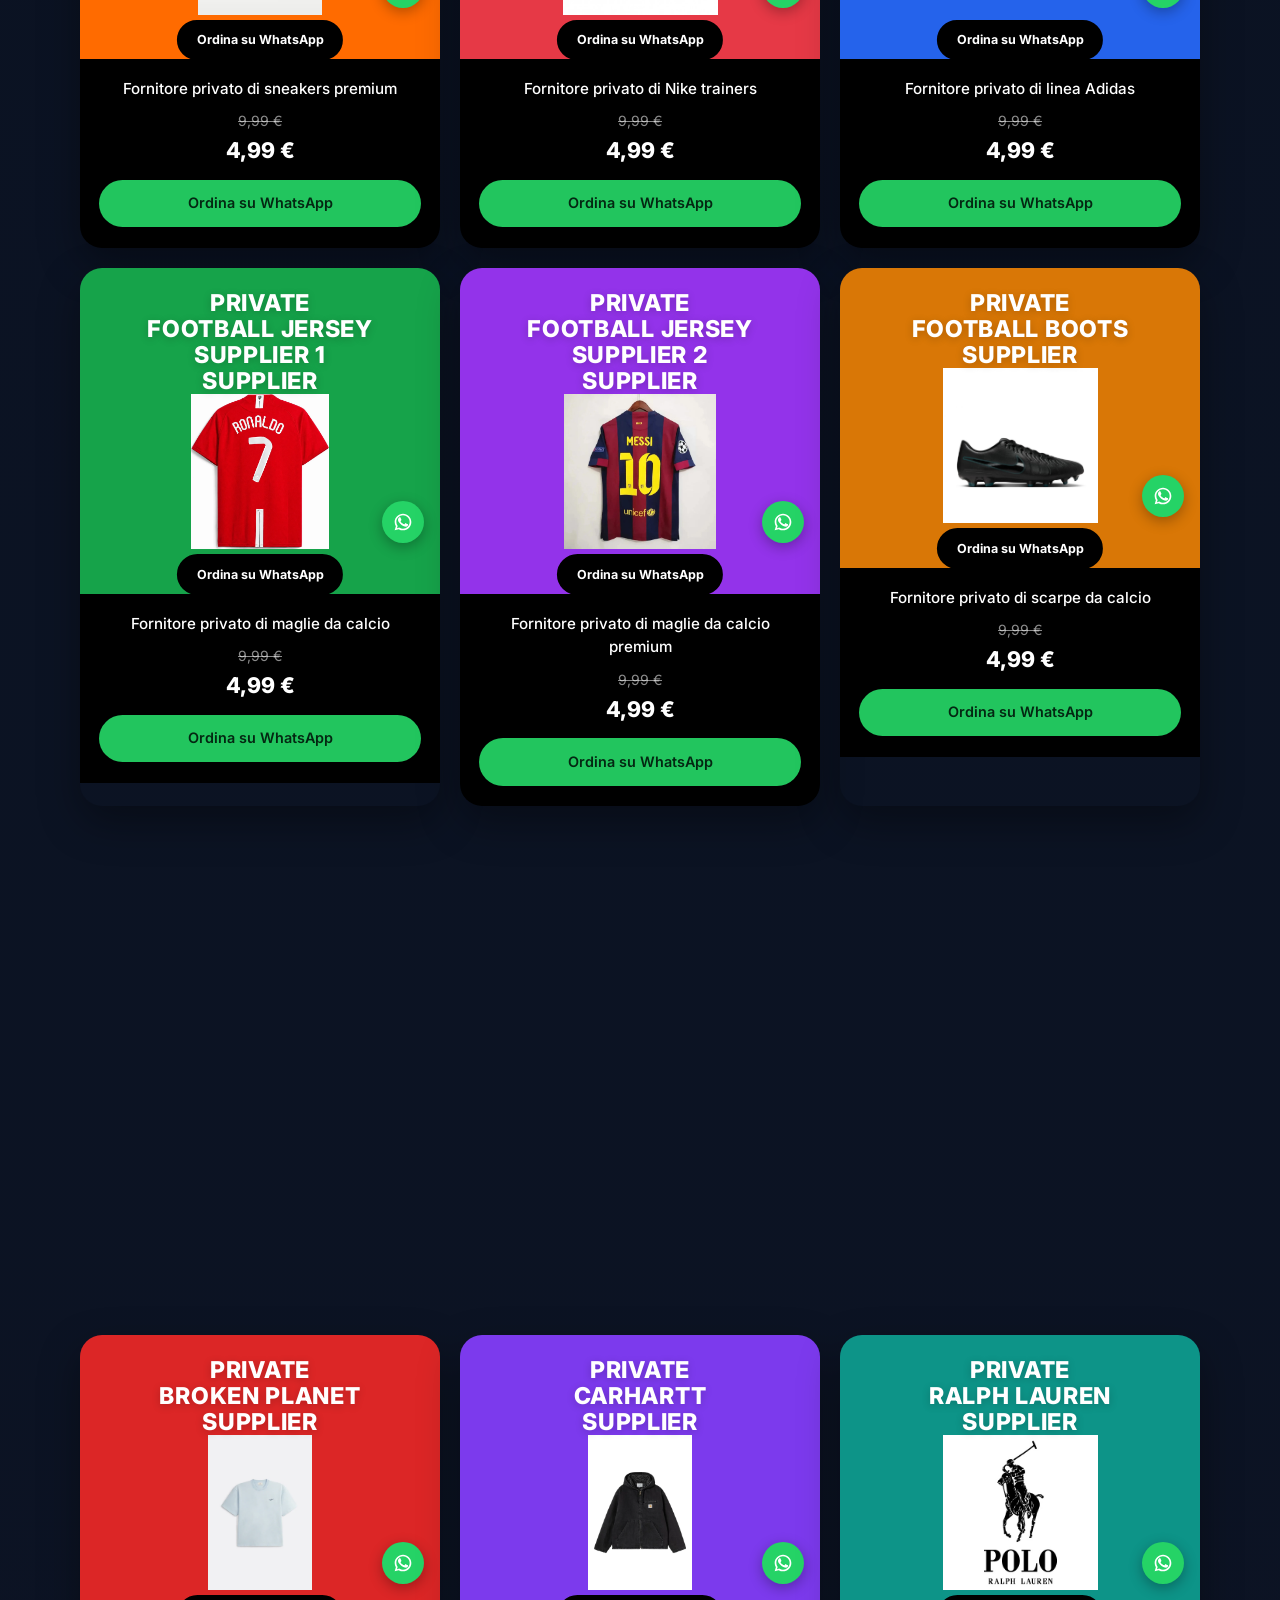
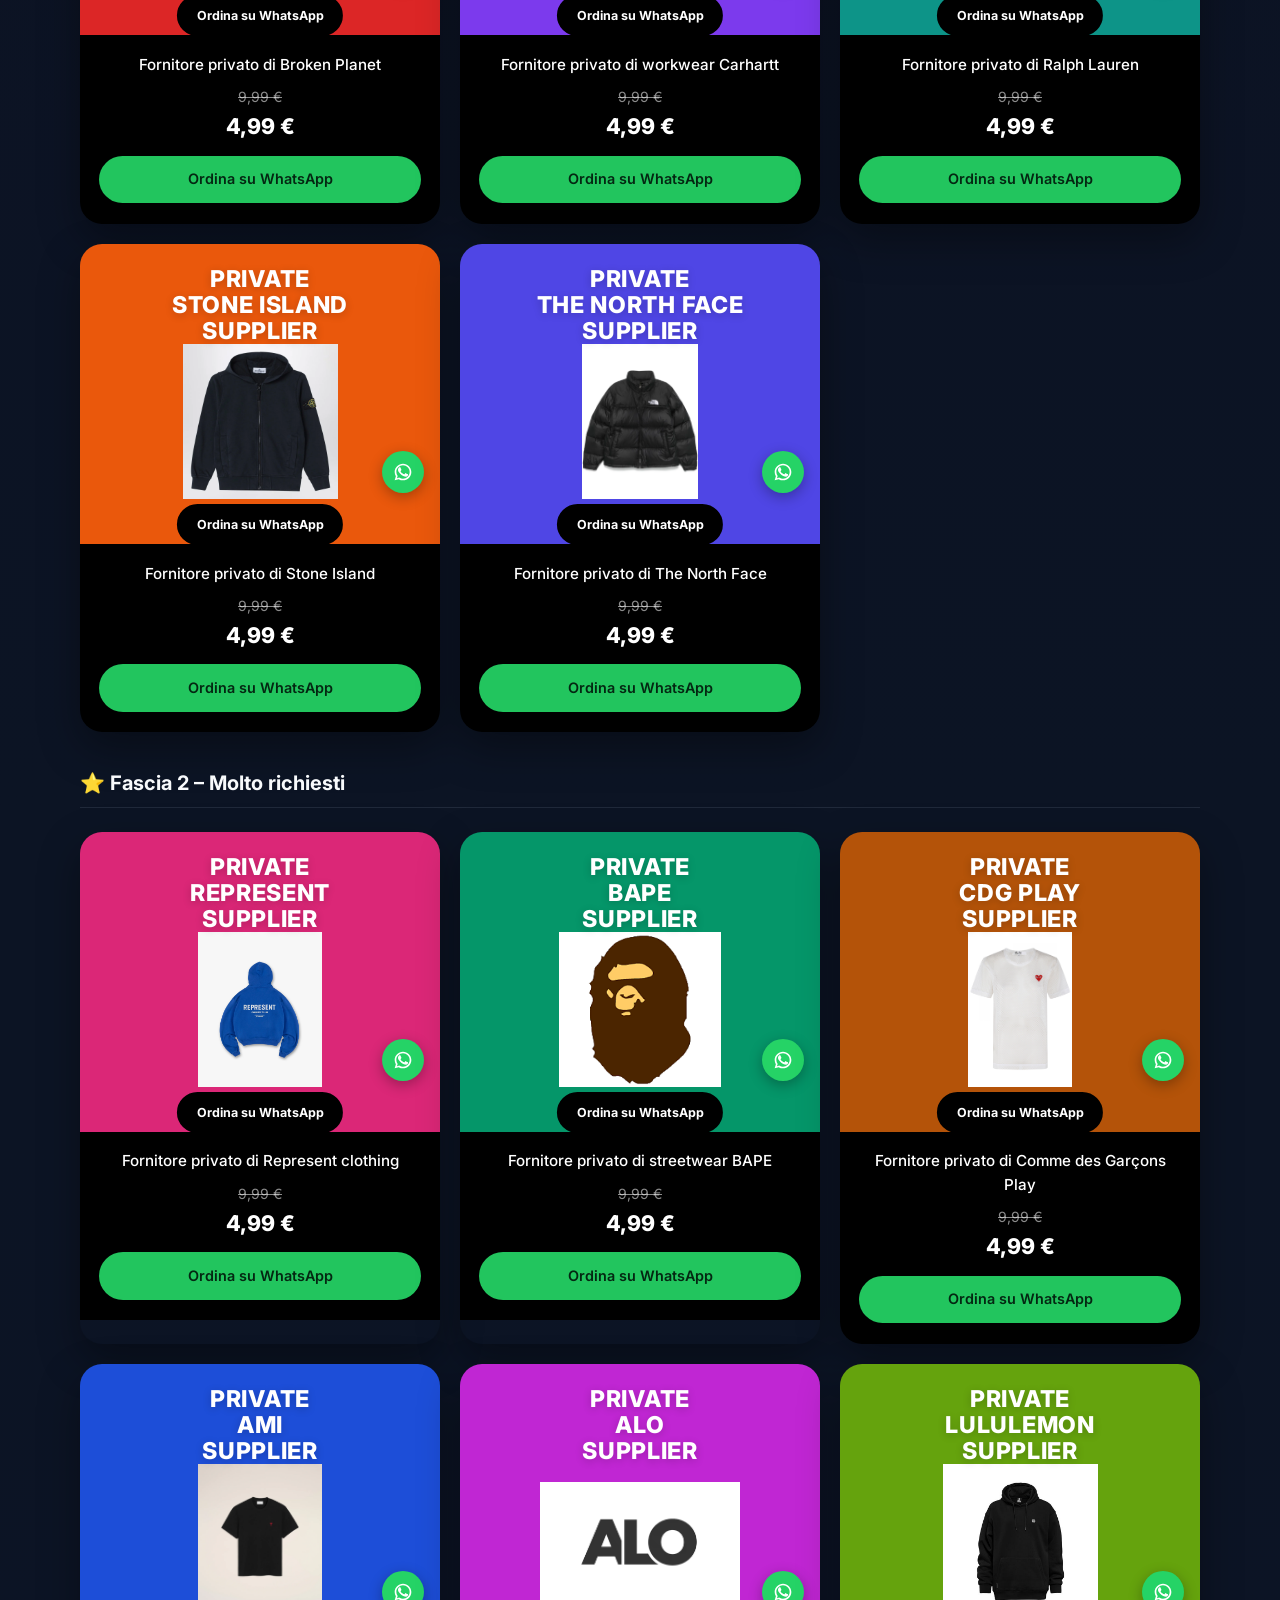
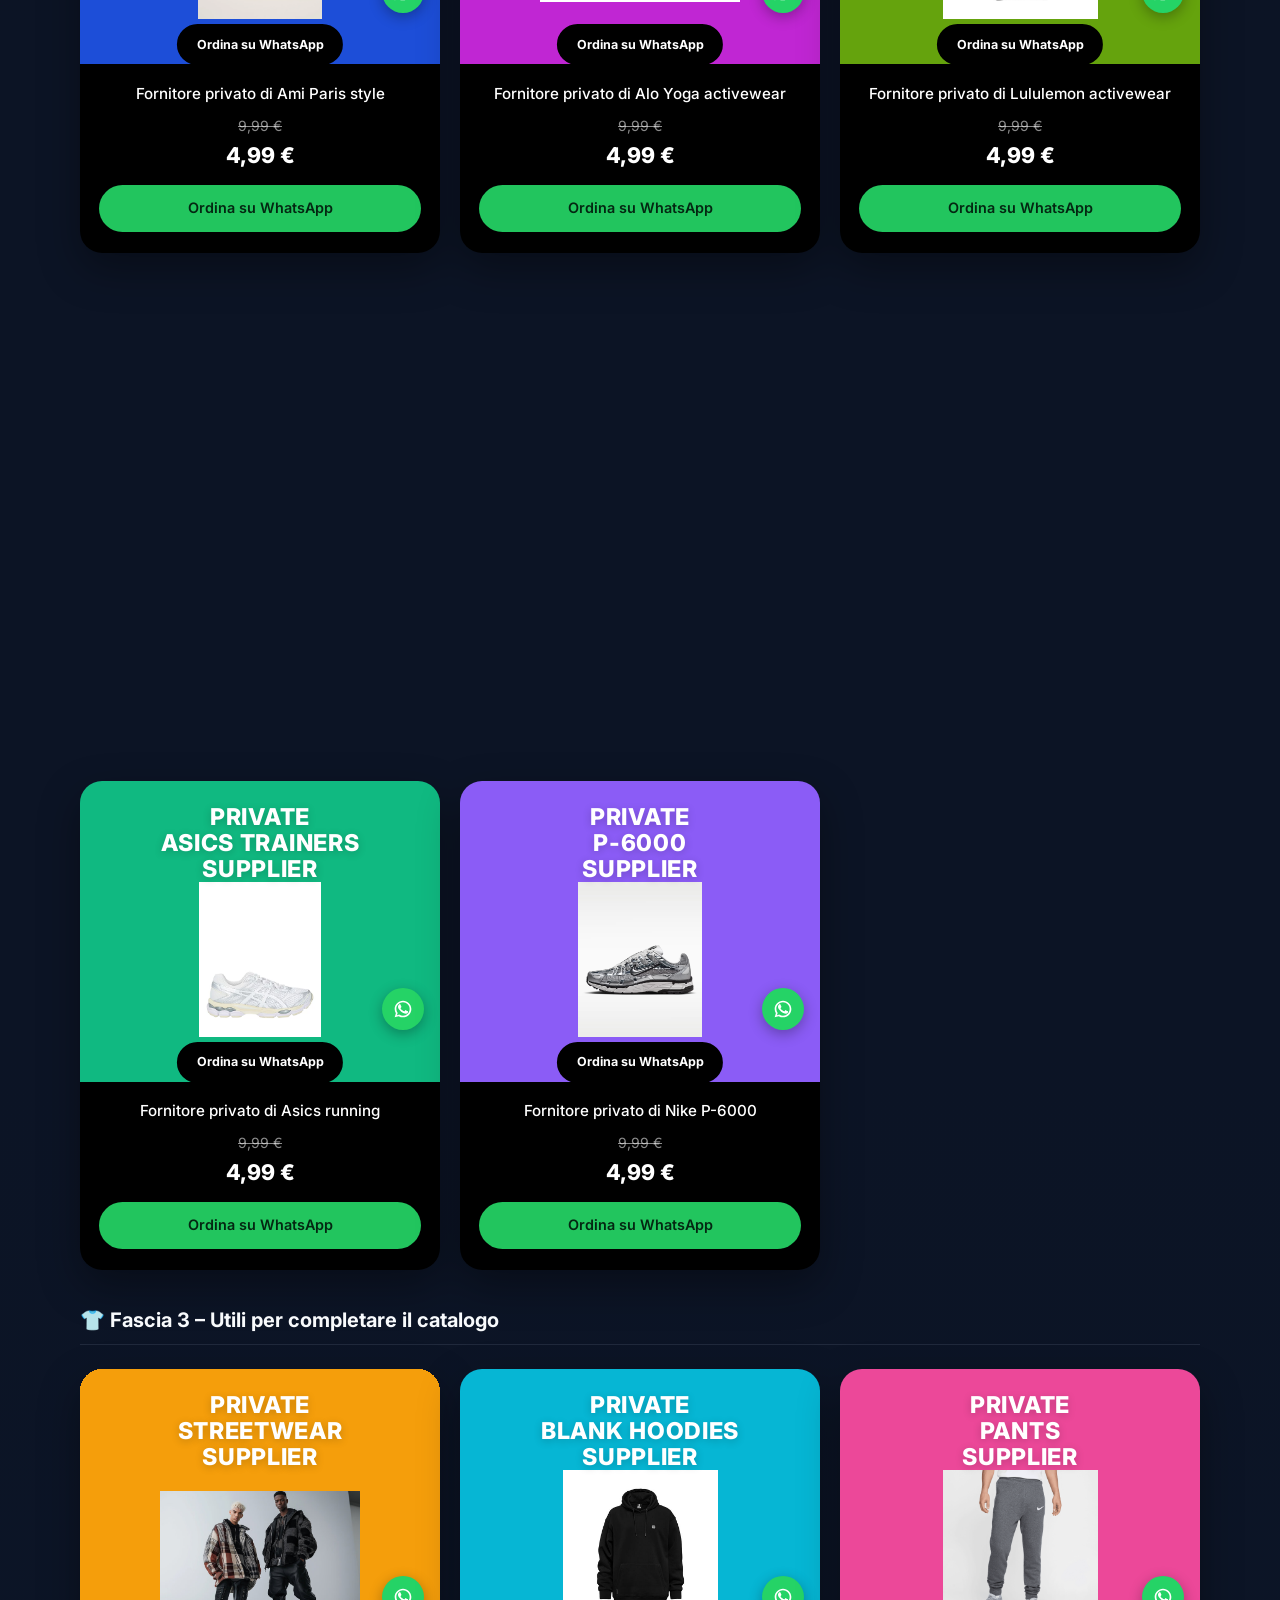
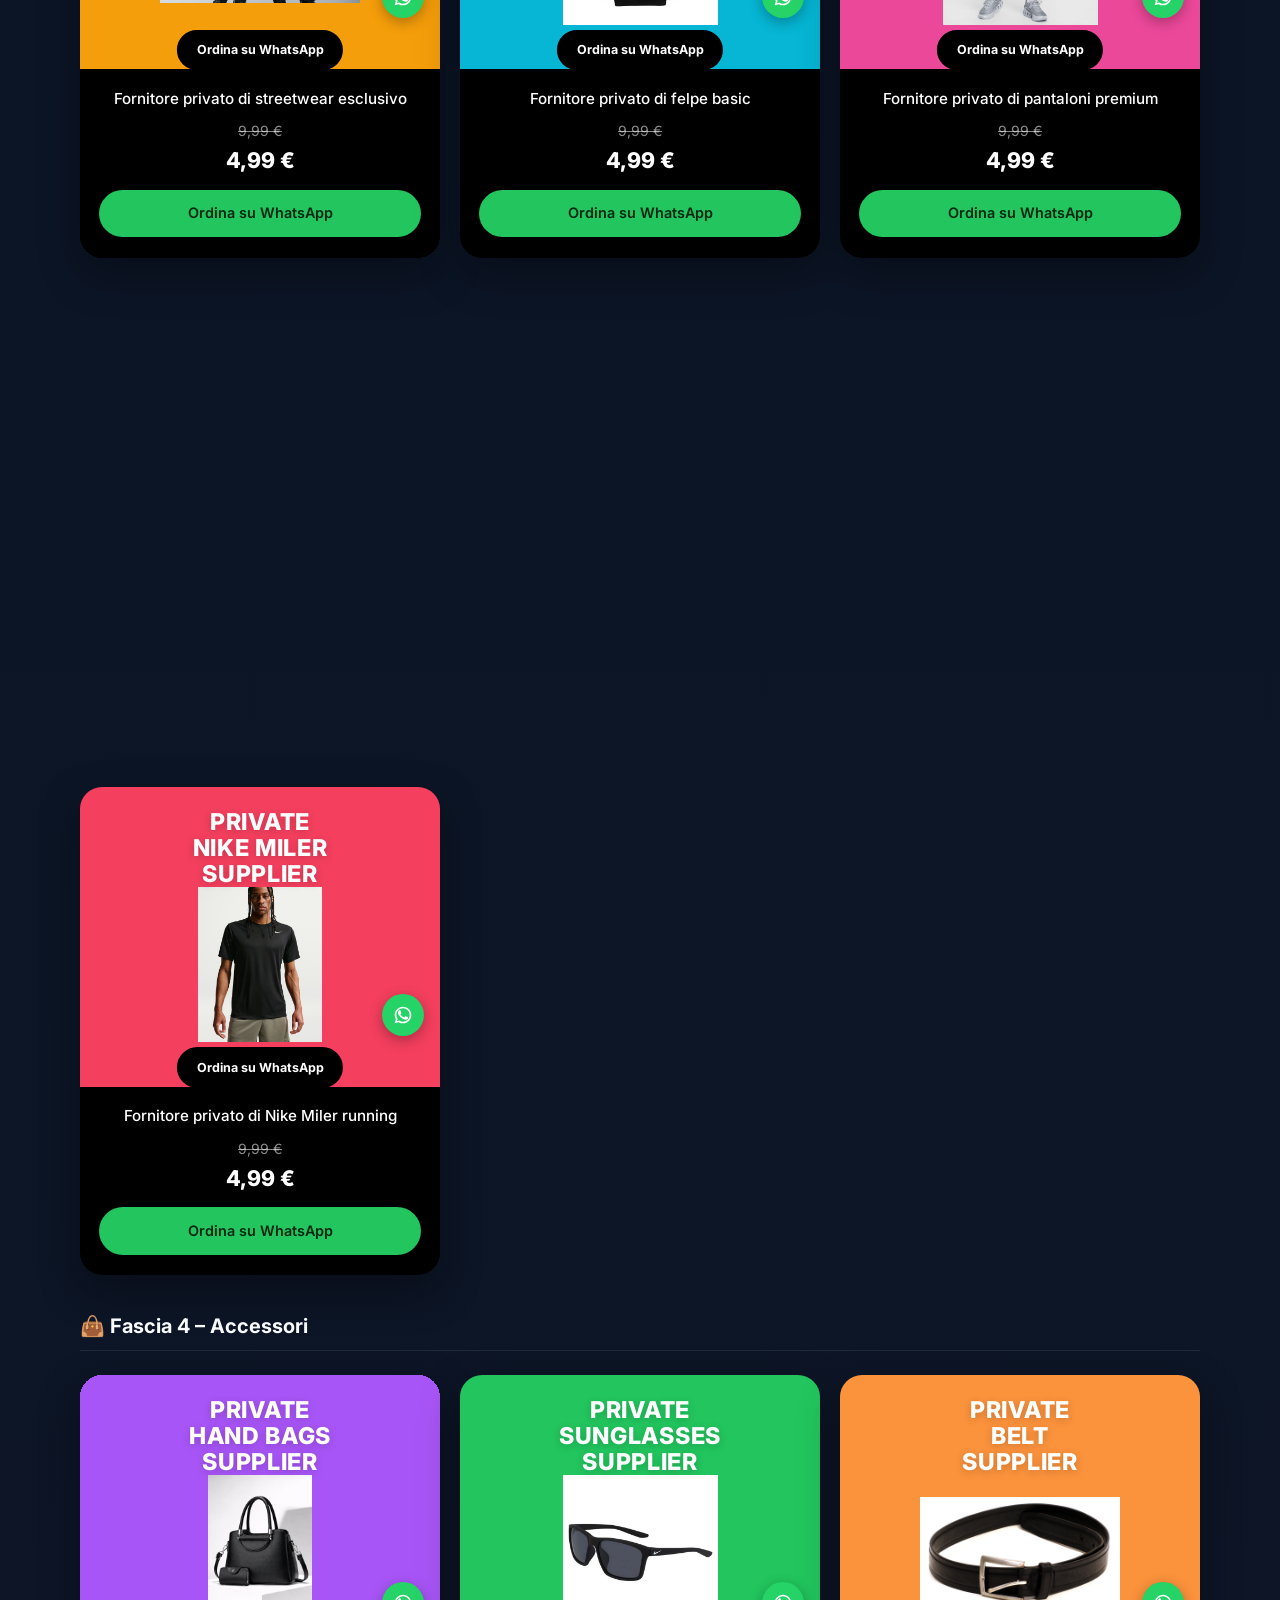
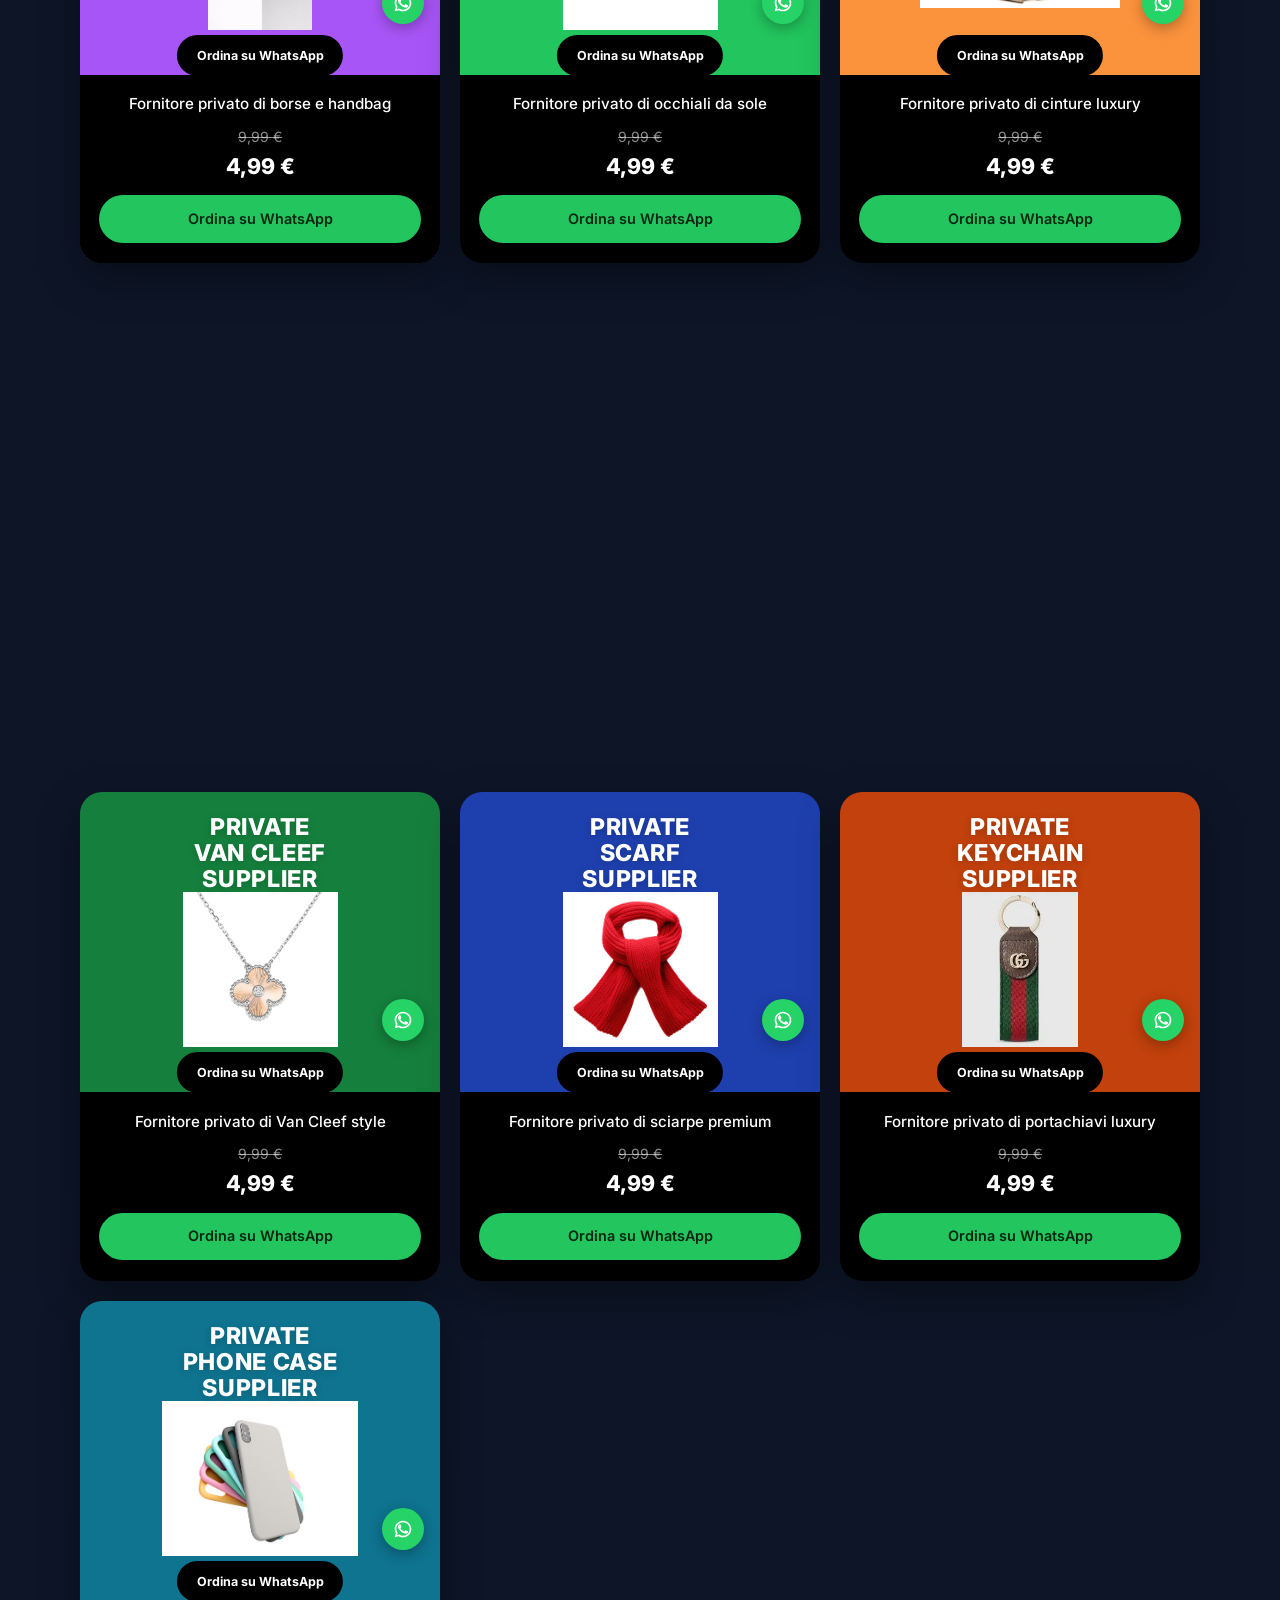
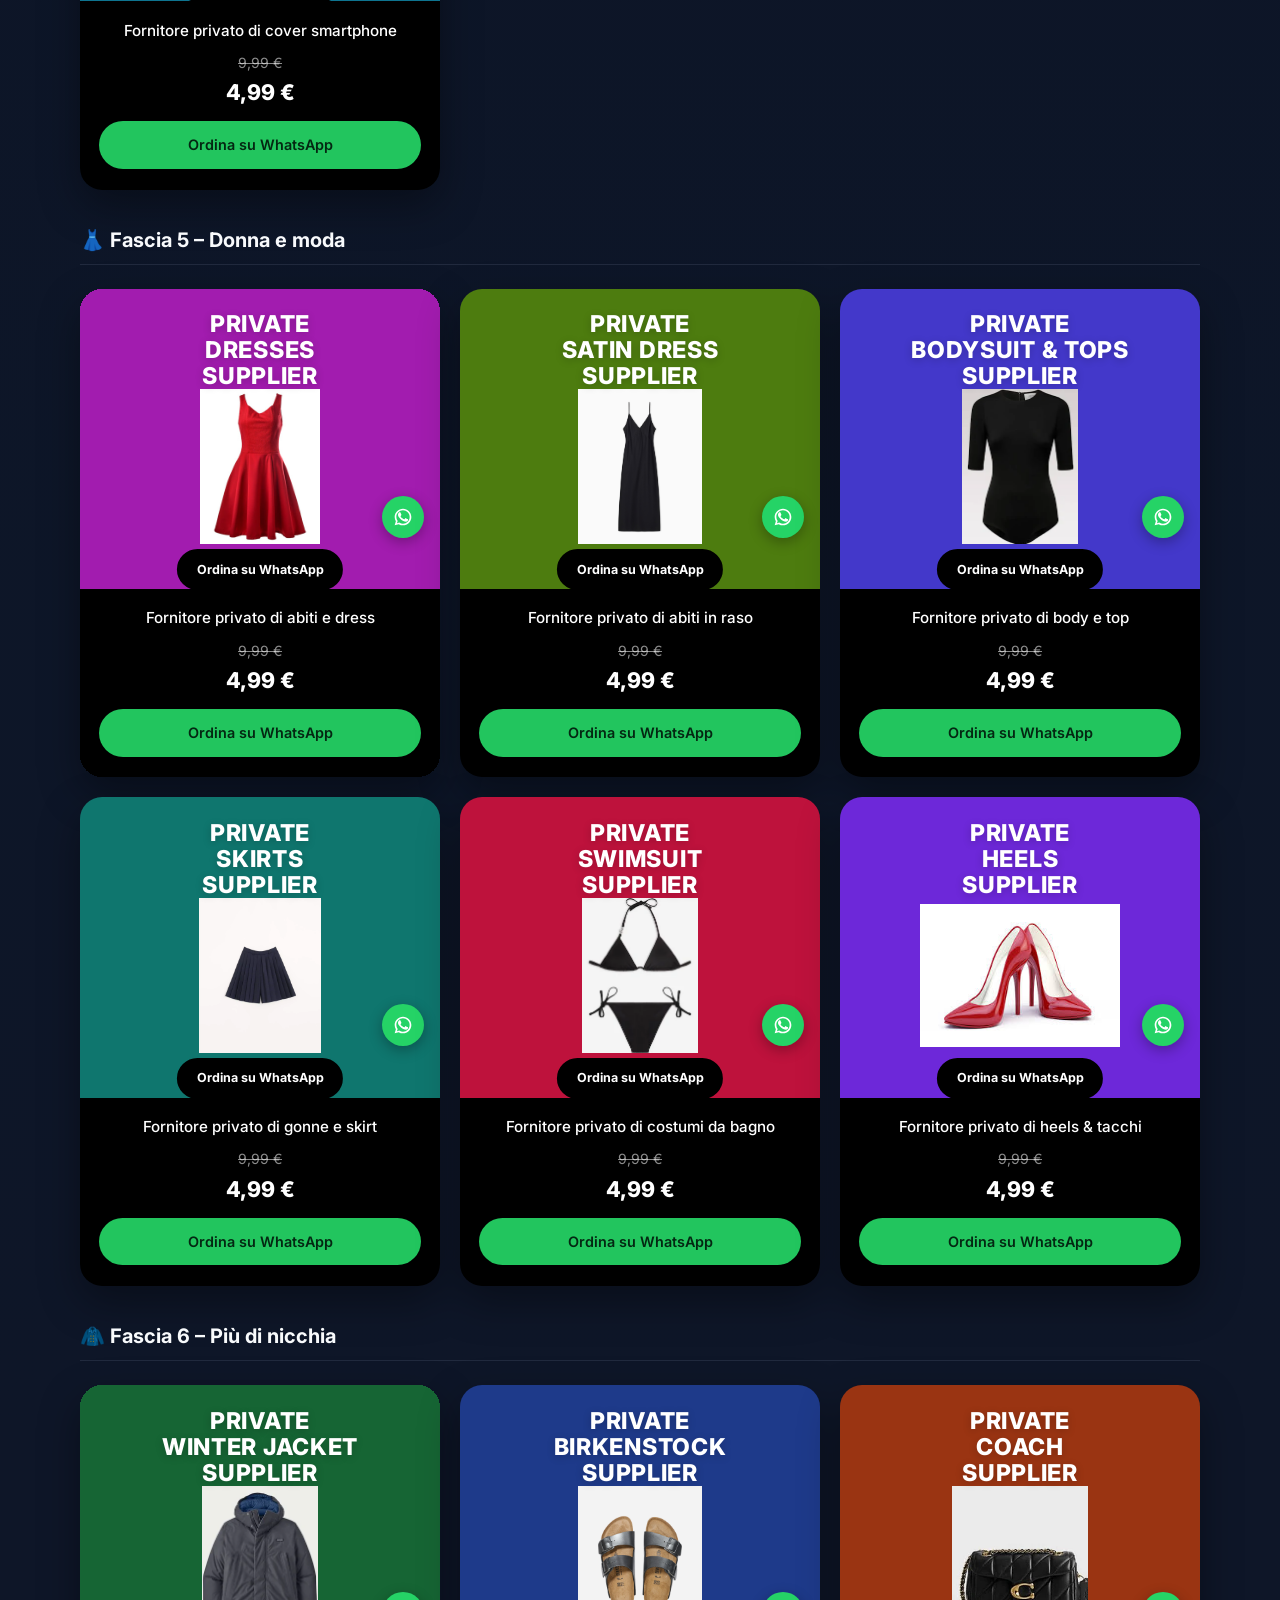
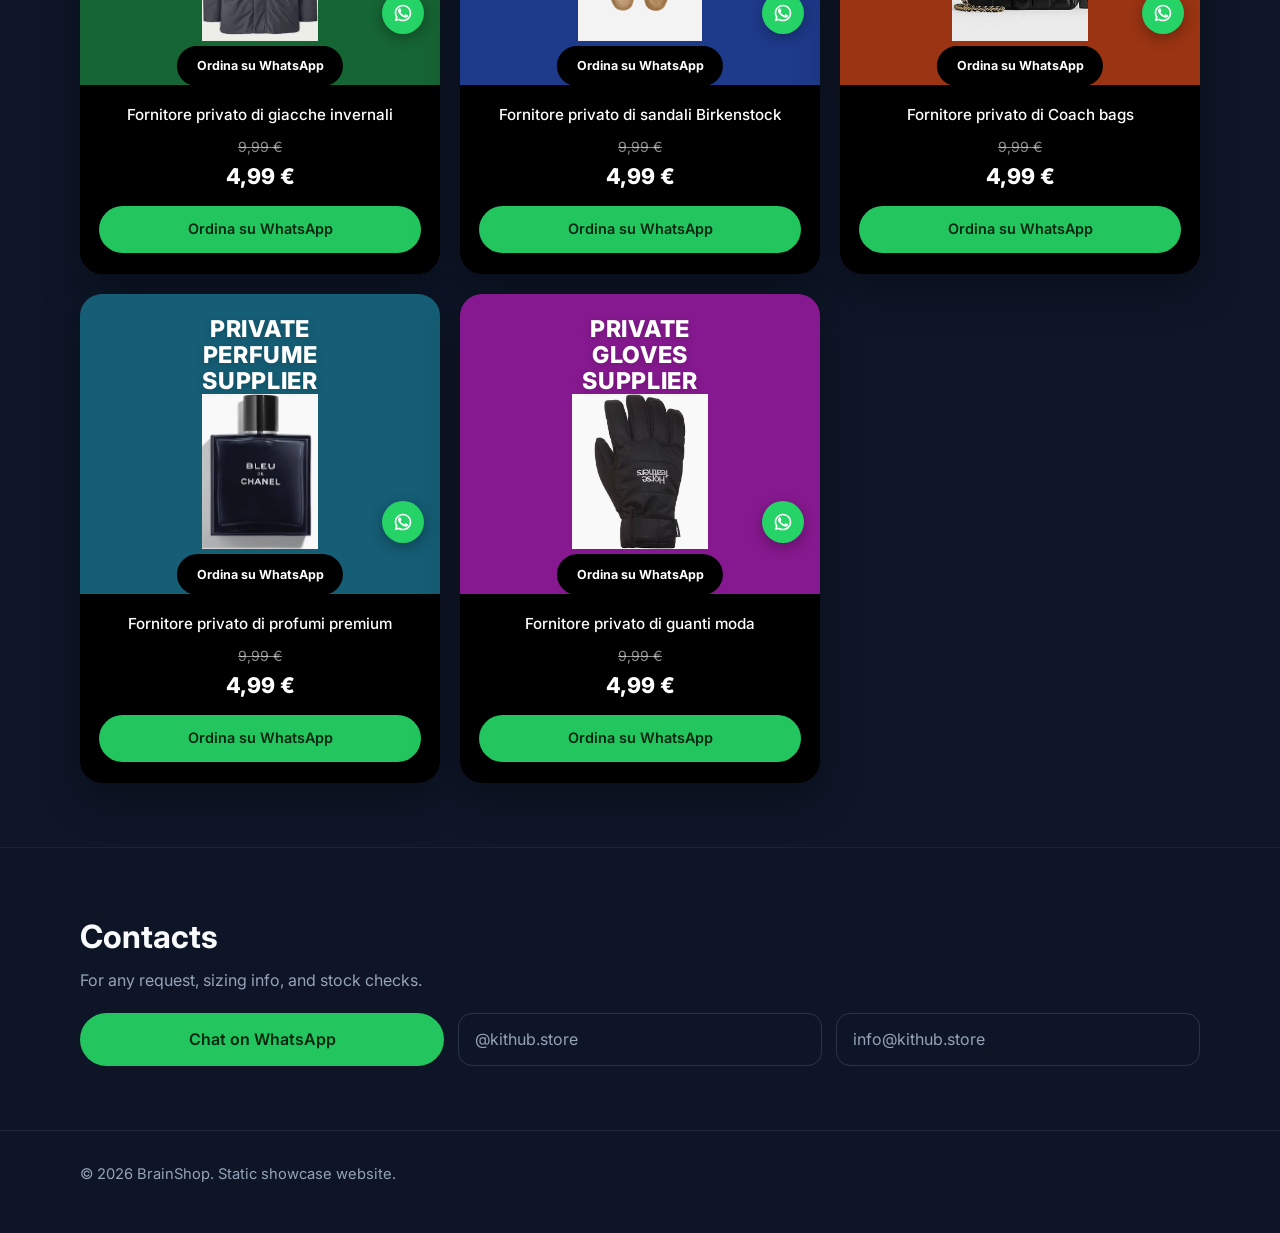
==== commit 9120410d: "Add files via upload" ====
--- a/kit-hub/kit-hub/index.html
+++ b/kit-hub/kit-hub/index.html
@@ -128,7 +128,6 @@
 
   <script src="products.js"></script>
   <script src="suppliers.js"></script>
-  <script src="image-bg.js"></script>
   <script src="main.js"></script>
 </body>
 </html>
--- a/kit-hub/kit-hub/styles.css
+++ b/kit-hub/kit-hub/styles.css
@@ -347,8 +347,8 @@
 
 .suppliers-grid {
   display: grid;
-  grid-template-columns: 1fr;
-  gap: 1.25rem;
+  grid-template-columns: repeat(2, minmax(0, 1fr));
+  gap: 0.75rem;
   margin-top: 1.5rem;
 }
 
@@ -369,8 +369,8 @@
 .supplier-card-top,
 .package-card-top {
   position: relative;
-  min-height: 280px;
-  padding: 1.4rem 1.2rem 2.8rem;
+  min-height: 220px;
+  padding: 0.85rem 0.65rem 2.4rem;
   display: flex;
   flex-direction: column;
   align-items: center;
@@ -380,22 +380,27 @@
 
 .package-card-top {
   background: linear-gradient(135deg, #f59e0b 0%, #ea580c 50%, #dc2626 100%);
-  min-height: 300px;
+  min-height: 280px;
+  padding: 1.4rem 1.2rem 2.8rem;
 }
 
 .supplier-card-badge,
 .package-badge h3 {
   margin: 0;
   text-align: center;
-  font-size: clamp(1.1rem, 4vw, 1.45rem);
+  font-size: clamp(0.62rem, 2.8vw, 1.45rem);
   font-weight: 800;
-  line-height: 1.15;
-  letter-spacing: 0.04em;
+  line-height: 1.12;
+  letter-spacing: 0.03em;
   color: #fff;
   text-transform: uppercase;
   text-shadow: 0 2px 8px rgba(0, 0, 0, 0.2);
   position: relative;
   z-index: 2;
+}
+
+.package-badge h3 {
+  font-size: clamp(1.1rem, 4vw, 1.45rem);
 }
 
 .package-eyebrow {
@@ -421,33 +426,23 @@
 
 .supplier-card-image,
 .package-visual img {
-  width: min(200px, 78%);
-  height: 155px;
+  width: min(200px, 92%);
+  height: 100px;
   object-fit: contain;
 }
 
 .package-visual img {
   height: 165px;
-}
-
-.supplier-card-image.bg-removed,
-.package-visual img.bg-removed {
-  filter: drop-shadow(0 8px 14px rgba(0, 0, 0, 0.28));
-}
-
-.btn-supplier-order {
-  width: 100%;
-  margin-top: 0.75rem;
-  font-size: 0.9rem;
+  width: min(200px, 78%);
 }
 
 .supplier-wa-icon,
 .package-wa {
   position: absolute;
-  right: 1rem;
-  bottom: 3.2rem;
-  width: 42px;
-  height: 42px;
+  right: 0.5rem;
+  bottom: 2.6rem;
+  width: 34px;
+  height: 34px;
   border-radius: 50%;
   background: #25d366;
   color: #fff;
@@ -459,6 +454,13 @@
   z-index: 3;
 }
 
+.package-wa {
+  right: 1rem;
+  bottom: 3.2rem;
+  width: 42px;
+  height: 42px;
+}
+
 .supplier-wa-icon:hover,
 .package-wa:hover {
   transform: scale(1.08);
@@ -472,10 +474,10 @@
   background: #000;
   color: #fff;
   font-weight: 700;
-  font-size: 0.78rem;
-  padding: 0.55rem 1.1rem;
+  font-size: 0.62rem;
+  padding: 0.42rem 0.65rem;
   white-space: nowrap;
-  max-width: 92%;
+  max-width: 94%;
   text-align: center;
   border-radius: 999px;
   border: 2px solid #000;
@@ -483,6 +485,11 @@
   transition: background 0.2s ease, color 0.2s ease;
 }
 
+.package-vendita {
+  font-size: 0.78rem;
+  padding: 0.55rem 1.1rem;
+}
+
 .supplier-vendita-btn:hover {
   background: #fff;
   color: #000;
@@ -491,21 +498,25 @@
 .supplier-card-bottom,
 .package-bottom {
   background: #000;
+  padding: 0.75rem 0.55rem 0.85rem;
+  text-align: center;
+}
+
+.package-bottom {
   padding: 1.1rem 1.2rem 1.3rem;
-  text-align: center;
 }
 
 .supplier-title {
-  margin: 0 0 0.6rem;
+  margin: 0 0 0.35rem;
   color: #fff;
-  font-size: 0.95rem;
+  font-size: 0.72rem;
   font-weight: 500;
 }
 
 .supplier-old-price {
   margin: 0;
   color: rgba(255, 255, 255, 0.55);
-  font-size: 0.88rem;
+  font-size: 0.72rem;
 }
 
 .supplier-old-price s {
@@ -515,8 +526,15 @@
 .supplier-price {
   margin: 0.15rem 0 0;
   color: #fff;
-  font-size: 1.35rem;
+  font-size: 1rem;
   font-weight: 800;
+}
+
+.btn-supplier-order {
+  width: 100%;
+  margin-top: 0.5rem;
+  font-size: 0.68rem;
+  padding: 0.55rem 0.45rem;
 }
 
 .package-card {
@@ -535,7 +553,56 @@
   }
 
   .suppliers-grid {
-    grid-template-columns: repeat(2, minmax(0, 1fr));
+    gap: 1.25rem;
+  }
+
+  .supplier-card-top {
+    min-height: 280px;
+    padding: 1.4rem 1.2rem 2.8rem;
+  }
+
+  .supplier-card-badge {
+    font-size: clamp(1rem, 3vw, 1.45rem);
+  }
+
+  .supplier-card-image {
+    height: 155px;
+    width: min(200px, 78%);
+  }
+
+  .supplier-card-bottom {
+    padding: 1.1rem 1.2rem 1.3rem;
+  }
+
+  .supplier-title {
+    font-size: 0.95rem;
+    margin-bottom: 0.6rem;
+  }
+
+  .supplier-price {
+    font-size: 1.35rem;
+  }
+
+  .supplier-old-price {
+    font-size: 0.88rem;
+  }
+
+  .btn-supplier-order {
+    font-size: 0.9rem;
+    margin-top: 0.75rem;
+    padding: 0.72rem 1.12rem;
+  }
+
+  .supplier-vendita-btn {
+    font-size: 0.78rem;
+    padding: 0.55rem 1.1rem;
+  }
+
+  .supplier-wa-icon {
+    right: 1rem;
+    bottom: 3.2rem;
+    width: 42px;
+    height: 42px;
   }
 
   .contact-grid {
